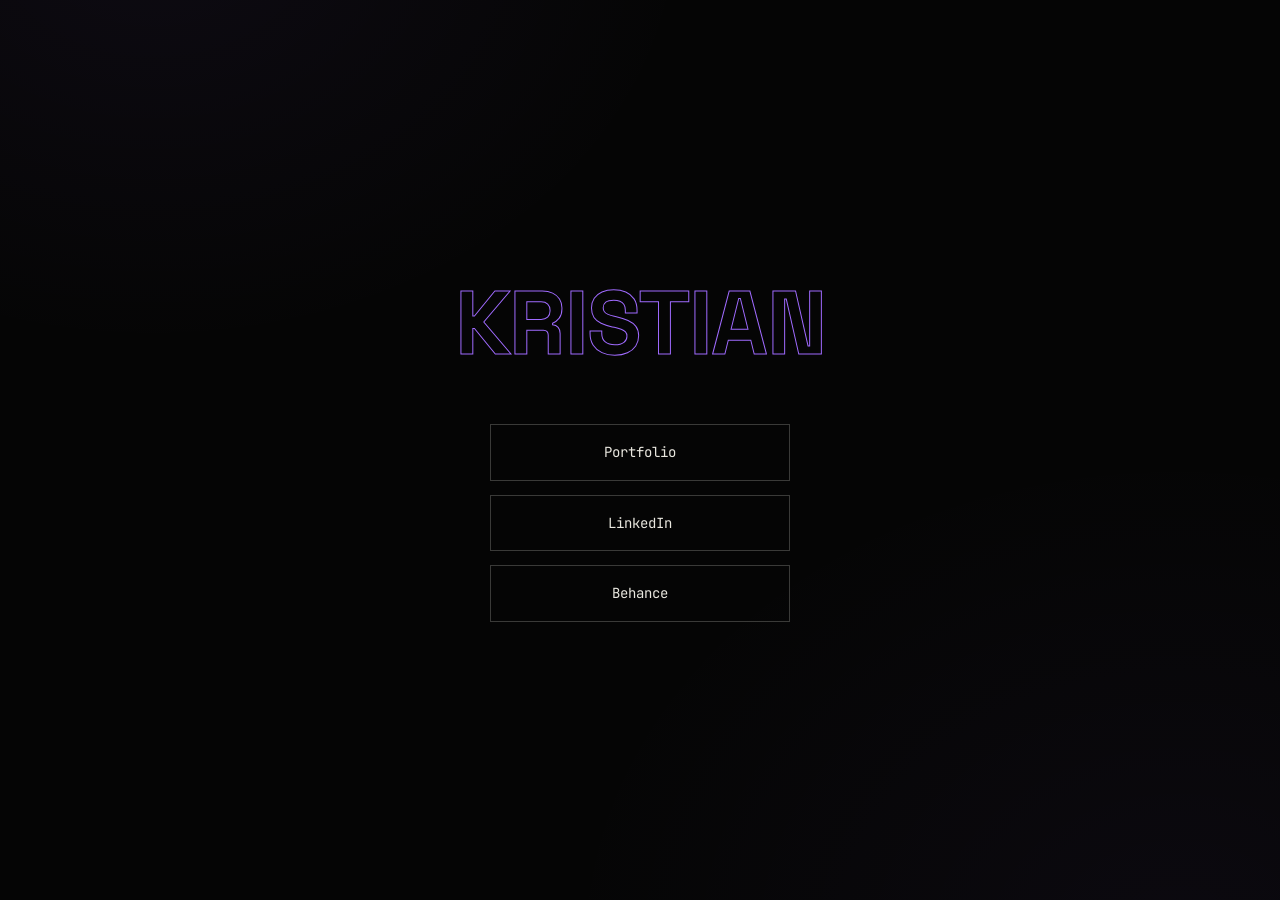
==== link.html @ 2f550d0c "Add standalone QR-landing page (link.html) Mobile-first single page for a QR code to point to, delib" ====
<!DOCTYPE html>
<html lang="en">
<head>
<meta charset="UTF-8">
<meta name="viewport" content="width=device-width, initial-scale=1.0">
<meta name="robots" content="noindex">
<title>Kristian Davis</title>
<link rel="stylesheet" href="css/style.css">
<style>
  /* This page is intentionally standalone and mobile-only (reached via a QR code, not site
     nav) — everything below reuses css/style.css tokens/classes directly (--bg, --accent,
     .ghost, .mono, the shared textRipple keyframe) rather than inventing a new look. The two
     things that genuinely need page-specific rules: laying the ghost word out as a centered
     focal element instead of its usual absolute-positioned background bleed, and giving it
     the hero headline's liquid-reveal treatment instead of the ghost word's own usual quiet
     fade — this page has no separate headline for that treatment to live on, so the ghost
     word IS the headline here. */
  body.link-page{
    display:flex; flex-direction:column; align-items:center; justify-content:center;
    min-height:100vh; padding:32px 24px; text-align:center; gap:56px;
  }

  /* Overrides .ghost's absolute/bled-off-edge positioning (built for sitting behind other
     content) with a centered, in-flow block, since here it's the only thing on screen.
     Reveal values (transition + textRipple) are copied exactly from .hero .headline > div /
     .line-inner in css/style.css, not retimed. */
  .link-page .ghost.link-ghost{
    position:static; top:auto; left:auto; z-index:auto;
    display:block; width:100%;
    font-size:clamp(56px, 16vw, 90px);
    opacity:0; transform:scale(0.94); filter:blur(8px);
    transition:opacity 2.2s ease, transform 3.2s cubic-bezier(.16,1,.3,1), filter 2.6s ease-out;
  }
  .link-page .ghost.link-ghost.placed{ opacity:1; transform:scale(1); filter:blur(0); }
  .link-page .ghost.link-ghost .line-inner{ display:block; }
  .link-page .ghost.link-ghost.placed .line-inner{ animation:textRipple 1.8s cubic-bezier(.22,1,.36,1) both; }

  @media (prefers-reduced-motion: reduce){
    .link-page .ghost.link-ghost{
      transition:opacity .3s ease !important; filter:none !important; transform:none !important;
    }
    .link-page .ghost.link-ghost.placed .line-inner{ animation:none !important; }
  }

  /* Same visual language as .contact .cta (border box, JetBrains Mono, violet hover/focus),
     just stacked as a full-width column instead of .cta's single inline-block usage. */
  .link-actions{ display:flex; flex-direction:column; gap:14px; width:100%; max-width:300px; }
  .link-actions a{
    display:block; padding:16px 32px; border:1px solid var(--line-strong);
    font-size:14px; color:var(--text); transition:border-color .3s ease, color .3s ease;
  }
  .link-actions a:hover, .link-actions a:focus-visible{ border-color:var(--accent); color:var(--accent); }
</style>
</head>
<body class="link-page">

  <div class="ghost link-ghost" id="linkGhost"><span class="line-inner">KRISTIAN</span></div>

  <div class="link-actions">
    <a class="mono" href="index.html">Portfolio</a>
    <a class="mono" href="https://www.linkedin.com/in/kdavisdesigns/" target="_blank" rel="noopener noreferrer">LinkedIn</a>
    <a class="mono" href="https://www.behance.net/kristiandavis3" target="_blank" rel="noopener noreferrer">Behance</a>
  </div>

  <script>
    // Single-element version of playHeroReveal() from js/main.js — no stagger needed, just
    // one liquid reveal firing once on load.
    var ghost = document.getElementById('linkGhost');
    requestAnimationFrame(function () {
      requestAnimationFrame(function () {
        ghost.classList.add('placed');
      });
    });
  </script>

</body>
</html>
---- css/style.css ----
@import url('https://fonts.googleapis.com/css2?family=JetBrains+Mono:wght@400;500&family=Space+Grotesk:wght@400;500;700&family=Inter:wght@400;500&display=swap');

:root{
  --bg:#050505;
  --bg-raised:#0d0d0c;
  --line:#1c1c1a;
  --line-strong:#3a3a38;
  --text:#e9e7df;
  --text-dim:#a09c92;
  --text-mute:#5a5754;
  --accent:#a06bff;
  --accent-rgb:160,107,255;
}

/* overflow-x:hidden alone on body doesn't stop horizontal scroll here — html is the actual
   scrolling container (that's where scroll-snap-type lives), and elements like .ghost
   deliberately bleed off the left edge (negative left position). Without this, html's own
   overflow-x stays the default `visible`, so the page could scroll sideways to reveal that
   bled-off content even though body claimed to hide it. */
html{ scroll-snap-type:y mandatory; overflow-x:hidden; }
.snap-section{ min-height:100vh; scroll-snap-align:start; scroll-snap-stop:always; }
/* Nav and the footer live outside the .snap-section flow (above hero, below contact), so
   with only 4 snap points, scrolling toward either one landed in the gap between a real snap
   point and the edge of the page — mandatory has nowhere valid to rest there, so it kept
   yanking the scroll back into hero/contact. Making nav/footer snap targets themselves (start
   for nav so its top settles at the viewport top, end for the footer so its bottom settles at
   the viewport bottom) gives mandatory somewhere legitimate to land at both ends. */
.site-nav{ scroll-snap-align:start; }
.site-footer{ scroll-snap-align:end; }

*{ margin:0; padding:0; box-sizing:border-box; }

/* Ambient atmosphere: two soft, far-off-screen violet glows fixed to the viewport so they
   read as one consistent light source across the whole page rather than tied to any single
   section — gallery lighting, not a gradient background. Opacity is intentionally low enough
   that this should barely register as "purple" on a quick glance, just enough that pure flat
   black doesn't feel dead. background-attachment:fixed keeps it steady while scroll-snapping
   between sections instead of jumping section to section. */
body{
  background:
    radial-gradient(ellipse 900px 700px at 12% -8%, rgba(160,107,255,0.055), transparent 60%),
    radial-gradient(ellipse 1000px 800px at 92% 105%, rgba(160,107,255,0.045), transparent 62%),
    var(--bg);
  background-attachment:fixed;
  color:var(--text);
  font-family:'Inter',sans-serif;
  line-height:1.6;
  overflow-x:hidden;
}

a{ color:inherit; text-decoration:none; }

.mono{ font-family:'JetBrains Mono',monospace; }

.wrap{ max-width:1100px; margin:0 auto; padding:0 64px; }

@media (max-width:720px){ .wrap{ padding:0 24px; } }

/* Nav */
.site-nav{
  display:flex; align-items:center; justify-content:space-between;
  padding:32px 64px; border-bottom:1px solid var(--line);
}
@media (max-width:720px){ .site-nav{ padding:24px; } }
.site-nav .logo{ font-family:'Space Grotesk',sans-serif; font-weight:700; font-size:18px; transition:color .3s ease; }
.site-nav .logo:hover, .site-nav .logo:focus-visible{ color:var(--accent); }
.site-nav ul{ display:flex; gap:32px; list-style:none; font-family:'JetBrains Mono',monospace; font-size:13px; color:var(--text-dim); }
.site-nav ul a{ transition:color .3s ease; }
.site-nav ul a:hover, .site-nav ul a:focus-visible{ color:var(--text); }

/* Ghost word — oversized outline text bleeding off the left edge, used as a
   background/wayfinding mark. One shared treatment, reused across sections
   (hero, work, about, contact) rather than redefined per section. */
.ghost{ position:absolute; top:20px; left:-30px; font-family:'Space Grotesk',sans-serif; font-weight:700; font-size:280px; line-height:1; color:transparent; -webkit-text-stroke:1px var(--accent); letter-spacing:-0.02em; z-index:0; opacity:0.35; pointer-events:none; }
@media (max-width:900px){ .ghost{ font-size:110px; top:10px; } }

/* Hero — locked, matches reference/hero-pattern.html exactly. Do not modify without updating that file too. */
.hero{ position:relative; padding:80px 64px 160px; min-height:820px; }
.hero .eyebrow{ position:relative; z-index:2; padding-top:260px; font-family:'JetBrains Mono',monospace; font-size:15px; margin-left:24px; color:var(--text-dim); }
.hero .eyebrow b{ color:var(--accent); font-weight:500; }
.hero .headline{ position:relative; z-index:2; margin-top:20px; margin-left:24px; }
.hero .headline .l1, .hero .headline .l2{ font-family:'Space Grotesk',sans-serif; font-weight:700; font-size:76px; line-height:1.15; color:var(--text); }
.hero .headline .l2{ font-size:70px;}
.hero .headline .l3{ font-family:'Space Grotesk',sans-serif; font-weight:700; font-size:100px; line-height:1.15; color:var(--accent); margin-left:56px; margin-top:4px; }
.hero .sub{ position:relative; z-index:2; margin-top:60px; margin-left:400px; max-width:440px; font-size:15px; line-height:1.7; color:var(--text-dim); padding-left:24px; border-left:2px solid var(--accent); }
@media (max-width:900px){
  .hero{ padding:60px 24px 120px; }
  .hero .eyebrow{ padding-top:110px; margin-left:0; }
  .hero .headline{ margin-left:0; }
  .hero .headline .l1, .hero .headline .l2{ font-size:30px; }
  .hero .headline .l3{ font-size:38px; margin-left:20px; }
  .hero .sub{ margin-left:0; margin-top:32px; }
}

/* Hero headline lines started as an exact reuse of .ripple-stage .node's transition, but at
   this scale (huge display type vs. a small node label) the same 0.3->1 scale jump with an
   overshoot curve read as words slamming onto the screen, not a calm ripple. Softened to a
   much smaller scale delta (0.94->1, barely perceptible as "growth") on a smooth decelerate
   curve with no overshoot, slowed down further, and given real reading time between lines
   (see the per-line stagger in playHeroReveal() in main.js — long enough to actually read
   line one before line two begins). Still reuses the textRipple keyframe (defined further
   down, referenced by name here) on an inner wrapper for the settle wobble, just at the same
   slower pace as everything else now. */
.hero .headline > div{ opacity:0; transform:scale(0.94); filter:blur(8px); transition:opacity 2.2s ease, transform 3.2s cubic-bezier(.16,1,.3,1), filter 2.6s ease-out; }
.hero .headline > div.placed{ opacity:1; transform:scale(1); filter:blur(0); }
.hero .headline .line-inner{ display:block; }
.hero .headline > div.placed .line-inner{ animation:textRipple 1.8s cubic-bezier(.22,1,.36,1) both; }

/* Ghost word gets a deliberately quieter treatment than the headline lines -- a plain slow
   fade up to its normal resting opacity, no blur/bounce/wobble -- so it reads as a backdrop
   settling in behind the text, not part of the same liquid-reveal sequence. */
.hero .ghost{ opacity:0; transition:opacity 2.8s ease; }
.hero.revealed .ghost{ opacity:0.35; }

/* Section heading */
.section-head{ padding:80px 0 0; }
.section-head h2{
  font-family:'Space Grotesk',sans-serif; font-weight:700; font-size:44px;
  line-height:1.1; letter-spacing:-0.01em; max-width:760px;
}
@media (max-width:720px){ .section-head h2{ font-size:30px; } }
.section-head p{ margin-top:20px; font-size:17px; color:var(--text-dim); max-width:540px; }

/* Philosophy */
.philosophy{ padding:40px 0 100px; }
.philosophy .thread{ display:flex; gap:0; margin-top:56px; flex-wrap:wrap; border-top:1px solid var(--line); }
.philosophy .step{ flex:1; min-width:200px; padding:28px 24px 28px 0; border-right:1px solid var(--line); }
.philosophy .step:last-child{ border-right:none; }
.philosophy .step .n{ font-family:'JetBrains Mono',monospace; font-size:12px; color:var(--accent); margin-bottom:12px; }
.philosophy .step h3{ font-family:'Space Grotesk',sans-serif; font-weight:500; font-size:18px; margin-bottom:8px; }
.philosophy .step p{ font-size:14px; color:var(--text-dim); }

/* Work section — ripple reveal, locked. See reference/raindrop-v4.html for the tested source of this animation. */
.work-section{ position:relative; display:flex; align-items:center; justify-content:center; }
.ripple-stage{ position:relative; z-index:2; width:600px; height:600px; max-width:90vw; max-height:90vw; }

/* Wrapper handles vertical fall + squash/stretch in true screen-space. Shape handles rotation only.
   These are deliberately separate elements -- combining stretch and rotation on one element
   causes the stretch to skew diagonally instead of falling straight down. Start point is
   -90vh (well above the viewport, not just above the stage) so it visibly falls INTO view
   instead of materializing a few dozen pixels above the text. */
.ripple-stage .drop-wrap{ position:absolute; left:50%; top:-90vh; transform:translateX(-50%) scaleY(1); z-index:5; opacity:0; }
.ripple-stage .drop-wrap.falling{ opacity:1; transition:top 2.2s cubic-bezier(.36,.06,.29,.99), transform 2.2s cubic-bezier(.36,.06,.29,.99); top:50%; transform:translateX(-50%) scaleY(1.4); }
.ripple-stage .drop-wrap.impact{ top:50%; transition:transform 0.32s ease-out, opacity 0.4s ease-out 0.08s; transform:translateX(-50%) scaleY(0.4); opacity:0; }
.ripple-stage .drop-shape{ width:12px; height:12px; background:var(--accent); box-shadow:0 0 14px 3px rgba(var(--accent-rgb),0.55); border-radius:50% 50% 50% 0; transform:rotate(135deg); }

.ripple-stage .impact-flash{ position:absolute; top:50%; left:50%; width:6px; height:6px; border-radius:50%; background:#fff; transform:translate(-50%,-50%) scale(1); opacity:0; z-index:4; }
.ripple-stage .impact-flash.flash{ transition:transform 0.6s ease-out, opacity 0.6s ease-out; transform:translate(-50%,-50%) scale(6); opacity:0; }

/* Soft filled pulse at the exact impact point -- a diffuse "splash" that reads as a liquid
   disturbance, distinct from the crisp ring outlines which trace the water rippling outward
   from it. Must start at explicit 0 size for the same reflow-before-transition reason as .ring. */
.ripple-stage .impact-glow{ position:absolute; top:50%; left:50%; width:0; height:0; border-radius:50%; background:radial-gradient(circle, rgba(var(--accent-rgb),0.4), transparent 70%); transform:translate(-50%,-50%); opacity:0; filter:blur(2px); z-index:3; }

/* Ring MUST start at explicit 0 width/height -- transitioning from implicit "auto" does not
   reliably animate in browsers. This was the root cause of the ripple not appearing at all. */
.ripple-stage .ring{ position:absolute; top:50%; left:50%; width:0; height:0; border:3px solid var(--accent); border-radius:50%; transform:translate(-50%,-50%); opacity:0; filter:blur(0px); }

.ripple-stage .node{ position:absolute; top:50%; left:50%; opacity:0; color:var(--text); font-family:'Space Grotesk',sans-serif; font-size:20px; font-weight:700; white-space:nowrap; text-align:center; cursor:pointer; z-index:2; transform:translate(-50%,-50%) scale(0.3); filter:blur(8px); transition:opacity 1.4s ease, transform 2s cubic-bezier(.22,1.44,.36,1), filter 1.7s ease-out; }
.ripple-stage .node .hook{ font-family:'Inter',sans-serif; font-size:11px; color:var(--text-mute); font-weight:400; margin-top:4px; }
.ripple-stage .node:hover, .ripple-stage .node:focus{ color:var(--accent); }
.ripple-stage .node.placed{ opacity:1; filter:blur(0px); }
.ripple-stage.hovering .node:not(:hover){ opacity:0.25 !important; }

/* Text ripple: a damped scale/skew wobble on the text itself as it settles, like it's the
   surface a ripple just passed under. Lives on an inner wrapper so it doesn't fight the
   outer .node's own position/opacity/blur transition (both would be animating `transform`
   otherwise). Plays once via `animation`, independent of the transition above. */
@keyframes textRipple{
  0%{ transform:scale(.82) skewX(0deg); }
  32%{ transform:scale(1.07) skewX(-5deg); }
  56%{ transform:scale(.96) skewX(3.5deg); }
  76%{ transform:scale(1.02) skewX(-1.5deg); }
  100%{ transform:scale(1) skewX(0deg); }
}
.ripple-stage .node-inner{ display:block; }
.ripple-stage .node.placed .node-inner{ animation:textRipple 1.3s cubic-bezier(.22,1,.36,1) both; }

.ripple-stage .preview{ position:absolute; top:50%; left:50%; width:80px; height:52px; transform:translate(-50%,-50%) scale(0.3); opacity:0; border-radius:12px; overflow:hidden; z-index:6; pointer-events:none; transition:opacity .4s ease, transform .5s cubic-bezier(.2,.8,.2,1); }
.ripple-stage .preview.active{ opacity:1; transform:translate(-50%,-50%) scale(1); width:320px; height:200px; }
.ripple-stage .preview::before{ content:""; position:absolute; inset:-40px; filter:blur(40px); opacity:0.5; border-radius:50%; }
.ripple-stage .preview .bar{ height:12%; }
.ripple-stage .preview .body{ height:88%; display:flex; flex-direction:column; justify-content:center; gap:8px; padding:0 20px; }
.ripple-stage .preview .body span{ display:block; height:8px; border-radius:4px; opacity:0.7; }
.preview.nitefind::before{ background:radial-gradient(circle,#b04ad6,transparent 65%); } .preview.nitefind .body{ background:#12081a; } .preview.nitefind .bar{ background:#2a0f3a; } .preview.nitefind .body span{ background:#b04ad6; }
.preview.smiteforge::before{ background:radial-gradient(circle,#e0b84a,transparent 65%); } .preview.smiteforge .body{ background:#0d0a03; } .preview.smiteforge .bar{ background:#2b2205; } .preview.smiteforge .body span{ background:#e0b84a; }
.preview.zentra::before{ background:radial-gradient(circle,#4a8fd6,transparent 65%); } .preview.zentra .body{ background:#0d1a26; } .preview.zentra .bar{ background:#173049; } .preview.zentra .body span{ background:#4a8fd6; }
.preview.amun::before{ background:radial-gradient(circle,#8f8f8f,transparent 65%); } .preview.amun .body{ background:#0a0a0a; } .preview.amun .bar{ background:#222; } .preview.amun .body span{ background:#8f8f8f; }

/* Work section — mobile fallback. The X-layout raindrop animation assumes a desktop-sized
   canvas and doesn't translate below ~700px (nodes overflow the viewport), so under that
   width it's replaced entirely by a tap-to-expand accordion. Reuses the same .preview.KEY
   color rules above for the reveal image, just laid out inline instead of absolutely.

   Unlike the desktop stage, mobile does NOT replay a drop on every tap. There is exactly one
   drop per visit (.work-mobile-stage, driven by playMobileEntrance() in main.js), and every
   reveal after that — the dropdown, then each project preview — is a clip-path circle-reveal
   anchored at whatever caused it (the drop's impact point for the dropdown, the tapped header
   for a preview), not a fade. That's what makes the reveal read as "emerging from the ripple"
   instead of just materializing independently of it. */
.work-accordion{ position:relative; z-index:2; display:none; }
.work-mobile-stage{ display:none; }
@media (max-width:700px){
  .ripple-stage{ display:none; }
  /* flex + justify-content:center vertically centers the accordion (the only in-flow content —
     the ghost word is absolutely positioned) within the full-viewport section, so the collapsed
     accordion's own center lands at the same point the drop falls to below. */
  .work-section{ display:flex; flex-direction:column; justify-content:center; padding:120px 0; }
  .work-accordion{
    display:block; width:100%;
    clip-path:circle(0% at 50% 50%); filter:blur(6px); transform:scaleY(0.97);
    transition:clip-path 1s cubic-bezier(.19,1,.22,1), filter .6s ease, transform .7s cubic-bezier(.22,1,.36,1);
  }
  .work-accordion.revealed{ clip-path:circle(150% at 50% 50%); filter:blur(0); transform:scaleY(1); }

  /* Entrance stage: a zero-size anchor centered on the section itself (not an in-flow marker
     above the accordion) so the drop falls to the true center of the screen rather than to
     wherever the accordion happens to start. The drop's own -90vh -> 0 fall is unchanged;
     only the anchor it falls relative to has moved. Same mechanics as the desktop/old per-item
     drops otherwise (reflow-before-transition, falling removed before impact is added), just a
     single play, never reset. Timings are intentionally slow and spaced out so each stage —
     fall, impact, ripple, reveal — reads as its own unhurried beat. */
  .work-mobile-stage{ position:absolute; top:50%; left:50%; width:0; height:0; overflow:visible; display:block; z-index:3; pointer-events:none; }
  .work-mobile-stage .drop-wrap{ position:absolute; left:50%; top:-90vh; transform:translateX(-50%) scaleY(1); opacity:0; z-index:5; }
  .work-mobile-stage .drop-wrap.falling{ opacity:1; transition:top 1.6s cubic-bezier(.36,.06,.29,.99), transform 1.6s cubic-bezier(.36,.06,.29,.99); top:0; transform:translateX(-50%) scaleY(1.35); }
  .work-mobile-stage .drop-wrap.impact{ top:0; transition:transform .4s ease-out, opacity .48s ease-out .08s; transform:translateX(-50%) scaleY(0.4); opacity:0; }
  .work-mobile-stage .drop-shape{ width:10px; height:10px; background:var(--accent); box-shadow:0 0 12px 3px rgba(var(--accent-rgb),0.55); border-radius:50% 50% 50% 0; transform:rotate(135deg); }
  .work-mobile-stage .impact-flash{ position:absolute; left:50%; top:0; width:5px; height:5px; border-radius:50%; background:#fff; transform:translate(-50%,-50%) scale(1); opacity:0; z-index:4; }
  .work-mobile-stage .impact-flash.flash{ transition:transform .65s ease-out, opacity .65s ease-out; transform:translate(-50%,-50%) scale(9); opacity:0; }
  .work-mobile-stage .impact-glow{ position:absolute; left:50%; top:0; width:0; height:0; border-radius:50%; background:radial-gradient(circle, rgba(var(--accent-rgb),0.4), transparent 70%); transform:translate(-50%,-50%); opacity:0; filter:blur(2px); z-index:3; }
  .work-mobile-stage .ring{ position:absolute; left:50%; top:0; width:0; height:0; border:2px solid var(--accent); border-radius:50%; transform:translate(-50%,-50%); opacity:0; }
}
.work-item{ border-bottom:1px solid var(--line); position:relative; }
.work-item:first-child{ border-top:1px solid var(--line); }
.work-item-header{
  position:relative;
  display:flex; align-items:center; justify-content:space-between; gap:16px;
  width:100%; padding:24px 4px; background:none; border:none; cursor:pointer;
  font-family:inherit; text-align:left; color:var(--text);
  transition:color .3s ease, transform .35s cubic-bezier(.22,1,.36,1);
}
/* The tap-triggered ripple (spawnTapRipple in main.js) — sits behind the header's own text
   (negative z-index, header is its containing block via position:relative above) so it reads
   as light passing under the label rather than a shape drawn on top of it. */
.work-item-header .tap-ripple{
  position:absolute; left:50%; top:50%; width:0; height:0;
  border:1px solid var(--accent); border-radius:50%;
  transform:translate(-50%,-50%); opacity:0; pointer-events:none; z-index:-1;
}
/* Project names liquid-reveal the same way the hero headline and desktop work-section nodes
   do — opacity/transform-scale/filter transition on the outer wrapper, textRipple wobble
   (same keyframe, referenced not redefined) on an inner one so the two don't fight over
   `transform`. Values match the calmer hero tuning (small scale delta, no overshoot) rather
   than the original .node values, which read as slamming in at this text size. Staggered per
   item via inline transition-delay/animation-delay set in playMobileEntrance() in main.js,
   starting once the accordion bloom is underway rather than fighting it for attention. */
.work-item-header .header-text{ display:inline-block; opacity:0; transform:scale(0.94); filter:blur(6px); transition:opacity 1.6s ease, transform 2.2s cubic-bezier(.16,1,.3,1), filter 2s ease-out; }
.work-item-header .header-text.placed{ opacity:1; transform:scale(1); filter:blur(0); }
.work-item-header .header-text-inner{ display:block; }
.work-item-header .header-text.placed .header-text-inner{ animation:textRipple 1.6s cubic-bezier(.22,1,.36,1) both; }
.work-item-header .name{ position:relative; display:inline-block; font-family:'Space Grotesk',sans-serif; font-weight:700; font-size:22px; }
.work-item-header .hook{ display:block; font-family:'JetBrains Mono',monospace; font-size:12px; color:var(--text-mute); font-weight:400; margin-top:4px; }
.work-item-header .chevron{ font-family:'JetBrains Mono',monospace; font-size:14px; color:var(--text-mute); flex-shrink:0; transition:transform .3s ease; }
/* Item "sinks" slightly on selection rather than sitting static — active state is carried by
   color + this restrained underline + the sink, not by animation alone. */
.work-item.open .work-item-header{ color:var(--accent); transform:translateY(4px); }
.work-item.open .work-item-header .chevron{ transform:rotate(180deg); }
.work-item.open .work-item-header .name::after{
  content:""; position:absolute; left:0; right:0; bottom:-4px; height:1px;
  background:var(--accent); opacity:0.7;
}

.work-item-panel{ max-height:0; overflow:hidden; transition:max-height .75s ease; }
.work-item.open .work-item-panel{ max-height:340px; }

.work-item-preview-stage{ position:relative; width:100%; height:180px; margin:4px 0 20px; }
/* Preview materializes the same way the dropdown does — a clip-path circle expanding from the
   top-center of its own box (i.e. from where the tapped header sits just above it), not a
   fade. The transition is only declared once, on the base (closed) rule, so it runs
   symmetrically: opening plays it forward from the tap, closing plays it in reverse, which is
   what makes switching projects read as the old preview dissolving back into the point it
   came from rather than a hard swap or a stack of overlapping previews. The delay on opening
   only (via the .open override, since that's the rule the browser uses when clip-path is
   animating toward it) is what makes the reveal feel caused by the tap ripple instead of
   simultaneous with it. */
.work-item-preview-bloom{
  position:absolute; inset:0;
  clip-path:circle(0% at 50% 0%); filter:blur(12px); transform:scaleY(0.95);
  border-radius:8px; overflow:hidden; pointer-events:none;
  transition:clip-path 1.1s cubic-bezier(.19,1,.22,1), filter .85s ease, transform .9s cubic-bezier(.22,1,.36,1);
}
.work-item-preview-bloom::before{ content:""; position:absolute; inset:-40px; filter:blur(40px); opacity:0.5; border-radius:50%; }
.work-item-preview-bloom .bar{ position:relative; height:12%; }
.work-item-preview-bloom .body{ position:relative; height:88%; display:flex; flex-direction:column; justify-content:center; gap:8px; padding:0 20px; }
.work-item-preview-bloom .body span{ display:block; height:8px; border-radius:4px; opacity:0.7; }
.work-item.open .work-item-preview-bloom{
  clip-path:circle(140% at 50% 0%); filter:blur(0); transform:scaleY(1);
  transition:clip-path 1.15s cubic-bezier(.19,1,.22,1) .25s, filter .9s ease .25s, transform .95s cubic-bezier(.22,1,.36,1) .25s;
}
.work-item-btn{
  display:inline-block; margin-bottom:24px; padding:12px 24px; border:1px solid var(--line-strong);
  font-family:'JetBrains Mono',monospace; font-size:13px; color:var(--text);
  opacity:0; transition:border-color .3s ease, color .3s ease, opacity .5s ease 1s;
}
.work-item-btn:hover, .work-item-btn:focus-visible{ border-color:var(--accent); color:var(--accent); }
.work-item.open .work-item-btn{ opacity:1; }

@media (prefers-reduced-motion: reduce){
  .work-accordion{
    clip-path:none !important; filter:none !important; transform:none !important;
    opacity:0; transition:opacity .3s ease !important;
  }
  .work-accordion.revealed{ opacity:1; }
  .work-item-header{ transition:color .3s ease !important; }
  .work-item.open .work-item-header{ transform:none !important; }
  .work-item-header .tap-ripple{ display:none !important; }
  .work-item-header .header-text{
    filter:none !important; transform:none !important;
    opacity:0; transition:opacity .3s ease !important;
  }
  .work-item-header .header-text.placed{ opacity:1; }
  .work-item-header .header-text.placed .header-text-inner{ animation:none !important; }
  .work-item-preview-bloom{
    clip-path:none !important; filter:none !important; transform:none !important;
    opacity:0; transition:opacity .3s ease !important;
  }
  .work-item.open .work-item-preview-bloom{ opacity:1; }
}

/* About photo — duotone treatment (grayscale + contrast + violet multiply overlay) unchanged,
   but the frame itself now matches the text column's actual rendered height exactly (top at
   the "Background." heading, bottom at the last skills row) via flexbox stretch, instead of a
   fixed-pixel box that had to be hand-tuned against a specific line count and drifted out of
   alignment whenever the copy changed length. This replaces the earlier bleed-past-the-edge,
   overlap-the-skills-column composition — the two columns line up cleanly now instead. */
.about-layout{ display:flex; align-items:stretch; gap:56px; }
.about-text{ flex:1; min-width:0; }
/* flex-basis as a percentage (not a fixed px width) so the photo shrinks proportionally at
   narrower desktop widths instead of always eating the same fixed slice out of the row — a
   fixed 420px was fine at 1440px wide but left barely 400px for two columns of text at
   1024px, wrapping into enough extra lines to make the section taller, not shorter. */
.about-photo-frame{
  position:relative; z-index:1; order:2; flex:0 0 34%; max-width:420px; min-width:280px;
  border-radius:4px; overflow:hidden;
}
.about-photo{ width:100%; height:100%; object-fit:cover; object-position:50% 12%; filter:grayscale(1) contrast(1.15) brightness(0.95); display:block; }
.about-photo-frame::after{ content:""; position:absolute; inset:0; background:linear-gradient(160deg, rgba(var(--accent-rgb),0.28), rgba(5,5,5,0.4) 70%); mix-blend-mode:multiply; }

/* Tablet/phone: stacked, photo above text (order:-1 flips it without reordering the actual
   markup — the photo stays after the bio copy in the DOM/reading order for screen readers,
   only its visual position moves). Frame goes back to a fixed aspect-ratio box since there's
   no text column height to match once it's not sitting beside one. */
@media (max-width:900px){
  .about-layout{ flex-direction:column; gap:32px; }
  .about-photo-frame{ order:-1; width:100%; aspect-ratio:4/3; }
  .about-photo{ object-position:50% 8%; }
}
@media (max-width:600px){
  .about-photo-frame{
    aspect-ratio:1/1; border-radius:0;
    width:100vw; margin-left:calc(50% - 50vw); margin-right:calc(50% - 50vw);
  }
  .about-photo{ object-position:50% 10%; }
}

/* About / Contact now sit inside full-viewport snap sections, centered */
.about, .contact{ position:relative; display:flex; align-items:center; min-height:100vh; }
.about .wrap, .contact .wrap{ position:relative; z-index:2; width:100%; }
/* Wider than the sitewide 1100px .wrap cap — the photo now takes a real width slice out of
   this row (it didn't when it was absolutely positioned), so the text column needs the extra
   room or paragraphs wrap into more lines than before and the section gets taller, not shorter. */
.about .wrap{ max-width:1280px; }

/* Background / About */
/* Padding/spacing here is deliberately tighter than it was — at common laptop viewport heights
   (~768-900px) the old values made this section run taller than one viewport even in the
   2-column desktop layout, which meant scroll-snap couldn't settle here in a single gesture
   and the extra scrolling needed to clear it read as getting "stuck." */
.about{ padding:90px 0; border-top:1px solid var(--line); overflow:hidden; }
.about .section-head{ padding-top:0; }
.about .section-head h2::after{
  content:""; display:block; width:64px; height:1px; margin-top:24px;
  background:linear-gradient(90deg, var(--accent), transparent);
  opacity:0.8;
}
.about .grid{ display:grid; grid-template-columns:minmax(0,500px) 1fr; gap:64px; margin-top:32px; }
@media (max-width:900px){ .about .grid{ grid-template-columns:1fr; } }
.about .col p{ font-size:16px; line-height:1.7; color:var(--text-dim); margin-bottom:20px; max-width:52ch; }
.about .col p:last-child{ margin-bottom:0; }
.about .skills{ display:flex; flex-direction:column; }
.about .skills .k{ font-family:'JetBrains Mono',monospace; font-size:11px; font-weight:400; color:var(--text-mute); margin:32px 0 10px; text-transform:uppercase; letter-spacing:.08em; }
.about .skills .k:first-child{ margin-top:0; }
.about .skills .v{ font-size:15px; color:var(--text); line-height:1.6; }

/* Contact */
.contact{ padding:100px 0 120px; border-top:1px solid var(--line); }
.contact h2{ font-family:'Space Grotesk',sans-serif; font-weight:700; font-size:44px; max-width:640px; }
.contact p{ margin-top:20px; font-size:17px; color:var(--text-dim); max-width:480px; }
.contact .cta{
  display:inline-block; margin-top:40px; padding:16px 32px; border:1px solid var(--line-strong);
  font-family:'JetBrains Mono',monospace; font-size:14px; transition:border-color .3s ease, color .3s ease;
}
.contact .cta:hover, .contact .cta:focus-visible{ border-color:var(--accent); color:var(--accent); }

/* Plain-text email fallback for anyone who can't use the button, and LinkedIn/Behance links.
   Icons are hand-drawn line art (thin stroke, no fill except the LinkedIn dot) matching the
   ghost word's outline treatment and the bordered-box language already used by .cta/
   .work-item-btn elsewhere, rather than imported brand-icon glyphs. Static on purpose — no
   transform/motion, only the same color/border-color transition already used sitewide on hover.

   Hierarchy: the button is the one clearly primary action (largest, boldest border). Email
   and social links are both secondary, each under its own small uppercase label — the exact
   .k/.v label treatment already used for the About section's skills list, reused here rather
   than invented fresh, so "email" / "elsewhere" read as the same kind of quiet system label as
   "design" / "development" do there. */
.contact-group{ margin-top:32px; }
.contact-group:first-of-type{ margin-top:36px; }
.contact-label{ display:block; font-size:11px; font-weight:400; color:var(--text-mute); margin-bottom:10px; text-transform:uppercase; letter-spacing:.08em; }
/* No violet here on purpose — the underline is what signals "this is a link," not color, so it
   doesn't compete with the CTA button for the eye. Hover/focus just brightens to full text
   color rather than accent. */
.contact .email-plain{ font-size:15px; color:var(--text-dim); border-bottom:1px solid var(--line-strong); transition:color .3s ease, border-color .3s ease; }
.contact .email-plain:hover, .contact .email-plain:focus-visible{ color:var(--text); border-color:var(--text-dim); }

.contact-social{ display:flex; gap:14px; }
.contact-social a{
  display:inline-flex; align-items:center; justify-content:center;
  width:52px; height:52px; border:1px solid var(--line-strong); border-radius:10px;
  color:var(--text-dim); transition:color .3s ease, border-color .3s ease;
}
.contact-social a:hover, .contact-social a:focus-visible{ color:var(--accent); border-color:var(--accent); }
.contact-social svg{ width:24px; height:24px; }

/* Touch devices have no hover state to reveal the accent color, so on mobile the CTA button
   and social icons carry their hover treatment at rest instead of only on interaction —
   otherwise they'd look permanently muted/inactive on a phone. Plain email is deliberately
   left out of this: it was never violet even on desktop, its underline already reads as a
   link without needing an active-looking color. */
@media (max-width:720px){
  .contact .cta{ border-color:var(--accent); color:var(--accent); }
  .contact-social a{ color:var(--accent); border-color:var(--accent); }
}

/* Footer */
.site-footer{ padding:32px 64px; border-top:1px solid var(--line); font-family:'JetBrains Mono',monospace; font-size:12px; color:var(--text-mute); display:flex; justify-content:space-between; }
@media (max-width:720px){ .site-footer{ padding:24px; flex-direction:column; gap:8px; } }

/* Case study page */
.cs-hero{ padding:80px 0 60px; border-bottom:1px solid var(--line); }
.cs-hero .back{ font-family:'JetBrains Mono',monospace; font-size:13px; color:var(--text-mute); display:inline-block; margin-bottom:32px; transition:color .3s ease; }
.cs-hero .back:hover, .cs-hero .back:focus-visible{ color:var(--accent); }
.cs-hero h1{ font-family:'Space Grotesk',sans-serif; font-weight:700; font-size:52px; letter-spacing:-0.01em; }
@media (max-width:720px){ .cs-hero h1{ font-size:32px; } }
.cs-hero .meta{ display:flex; gap:32px; margin-top:24px; flex-wrap:wrap; font-family:'JetBrains Mono',monospace; font-size:13px; color:var(--text-mute); }
.cs-hero .meta strong{ color:var(--text-dim); font-weight:500; }

.cs-section{ padding:64px 0; border-bottom:1px solid var(--line); }
.cs-section h2{ font-family:'Space Grotesk',sans-serif; font-weight:500; font-size:26px; margin-bottom:20px; }
.cs-section p{ font-size:16px; color:var(--text-dim); max-width:680px; }
.cs-placeholder{
  margin-top:24px; padding:20px 24px; border:1px dashed var(--line-strong); border-radius:8px;
  font-family:'JetBrains Mono',monospace; font-size:13px; color:var(--text-mute);
}
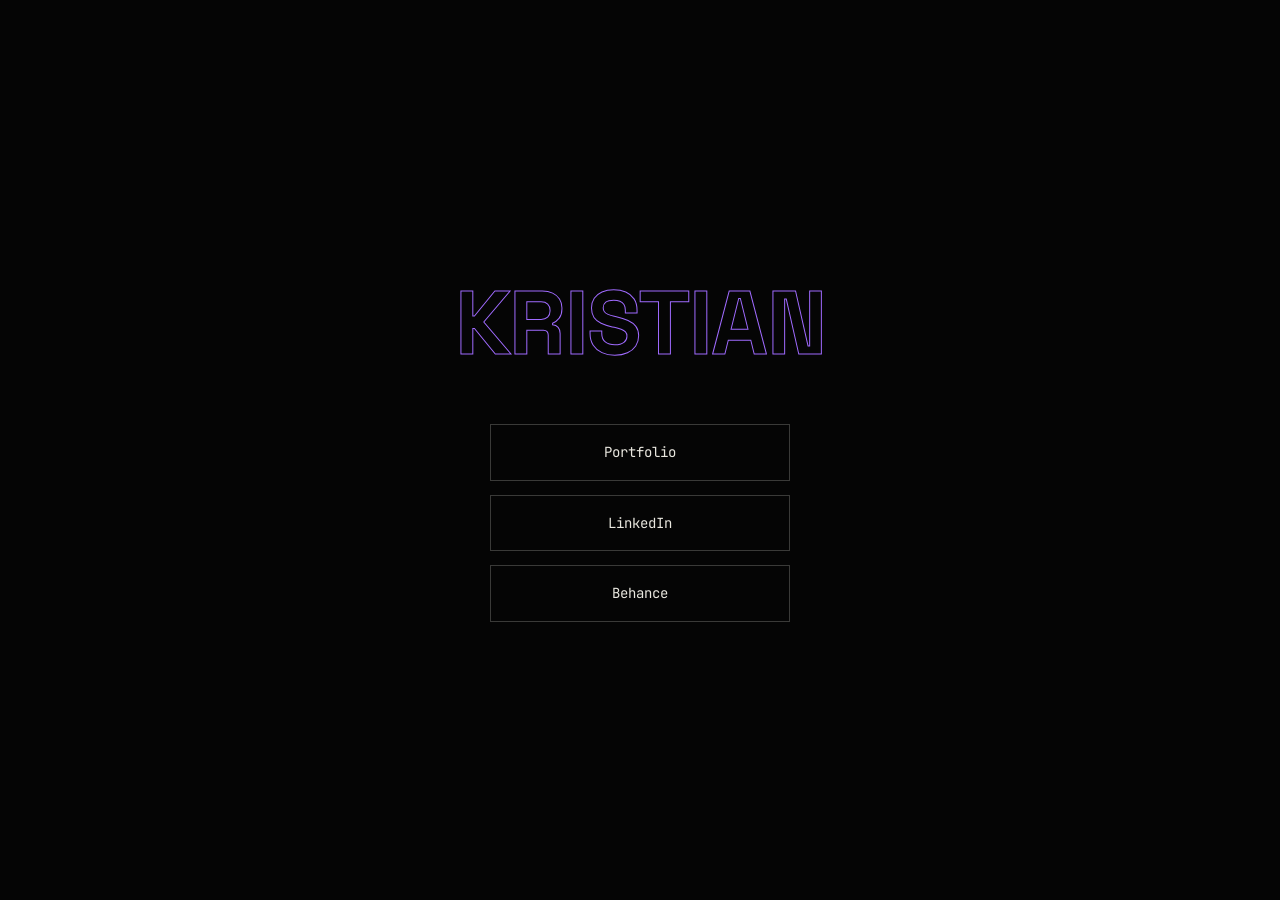
==== commit 0f0678da: "Audit and consolidate CSS/JS: same rendering, ~33% less stylesheet Verified equivalent, not assumed:" ====
--- a/link.html
+++ b/link.html
@@ -5,6 +5,8 @@
 <meta name="viewport" content="width=device-width, initial-scale=1.0">
 <meta name="robots" content="noindex">
 <title>Kristian Davis</title>
+<link rel="preconnect" href="https://fonts.gstatic.com" crossorigin>
+<link rel="stylesheet" href="https://fonts.googleapis.com/css2?family=JetBrains+Mono:wght@400;500&family=Space+Grotesk:wght@400;500;700&family=Inter:wght@400;500&display=swap">
 <link rel="stylesheet" href="css/style.css">
 <style>
   /* This page is intentionally standalone and mobile-only (reached via a QR code, not site
--- a/css/style.css
+++ b/css/style.css
@@ -1,8 +1,5 @@
-@import url('https://fonts.googleapis.com/css2?family=JetBrains+Mono:wght@400;500&family=Space+Grotesk:wght@400;500;700&family=Inter:wght@400;500&display=swap');
-
 :root{
   --bg:#050505;
-  --bg-raised:#0d0d0c;
   --line:#1c1c1a;
   --line-strong:#3a3a38;
   --text:#e9e7df;
@@ -10,38 +7,32 @@
   --text-mute:#5a5754;
   --accent:#a06bff;
   --accent-rgb:160,107,255;
-}
-
-/* overflow-x:hidden alone on body doesn't stop horizontal scroll here — html is the actual
-   scrolling container (that's where scroll-snap-type lives), and elements like .ghost
-   deliberately bleed off the left edge (negative left position). Without this, html's own
-   overflow-x stays the default `visible`, so the page could scroll sideways to reveal that
-   bled-off content even though body claimed to hide it. */
+  --font-display:'Space Grotesk',sans-serif;
+  --font-mono:'JetBrains Mono',monospace;
+}
+
+/* overflow-x:hidden must be on html, not just body — html is the actual scrolling container
+   (scroll-snap-type lives there), and .ghost deliberately bleeds off the left edge. Without it
+   html's own overflow-x stays `visible` and the page scrolls sideways to reveal that bleed. */
 html{ scroll-snap-type:y mandatory; overflow-x:hidden; }
-.snap-section{ min-height:100vh; scroll-snap-align:start; scroll-snap-stop:always; }
-/* Nav and the footer live outside the .snap-section flow (above hero, below contact), so
-   with only 4 snap points, scrolling toward either one landed in the gap between a real snap
-   point and the edge of the page — mandatory has nowhere valid to rest there, so it kept
-   yanking the scroll back into hero/contact. Making nav/footer snap targets themselves (start
-   for nav so its top settles at the viewport top, end for the footer so its bottom settles at
-   the viewport bottom) gives mandatory somewhere legitimate to land at both ends. */
-.site-nav{ scroll-snap-align:start; }
-.site-footer{ scroll-snap-align:end; }
+/* 100dvh declared after 100vh (not replacing it) so unsupported browsers keep the vh fallback,
+   no @supports needed. Mobile 100vh measures the LARGEST viewport (address bar hidden), so a
+   section sized to it ends up taller than what's actually on screen; dvh tracks the real one. */
+.snap-section{ min-height:100vh; min-height:100dvh; scroll-snap-align:start; scroll-snap-stop:always; }
+/* Mobile gets a softer snap. `mandatory` + `stop:always` forces a stop at every section however
+   hard you swipe, and with touch tracking the finger directly (the wheel-resistance controller at
+   the bottom of this file is wheel-only on purpose) that read as the page fighting the gesture.
+   `proximity` only pulls you in once you're already close; `stop:normal` is its correct pairing —
+   `always` would still force a stop even when the scroll was legitimately sailing past. */
+@media (max-width:700px){
+  html{ scroll-snap-type:y proximity; }
+  .snap-section{ scroll-snap-stop:normal; }
+}
 
 *{ margin:0; padding:0; box-sizing:border-box; }
 
-/* Ambient atmosphere: two soft, far-off-screen violet glows fixed to the viewport so they
-   read as one consistent light source across the whole page rather than tied to any single
-   section — gallery lighting, not a gradient background. Opacity is intentionally low enough
-   that this should barely register as "purple" on a quick glance, just enough that pure flat
-   black doesn't feel dead. background-attachment:fixed keeps it steady while scroll-snapping
-   between sections instead of jumping section to section. */
 body{
-  background:
-    radial-gradient(ellipse 900px 700px at 12% -8%, rgba(160,107,255,0.055), transparent 60%),
-    radial-gradient(ellipse 1000px 800px at 92% 105%, rgba(160,107,255,0.045), transparent 62%),
-    var(--bg);
-  background-attachment:fixed;
+  background:var(--bg);
   color:var(--text);
   font-family:'Inter',sans-serif;
   line-height:1.6;
@@ -50,122 +41,206 @@
 
 a{ color:inherit; text-decoration:none; }
 
-.mono{ font-family:'JetBrains Mono',monospace; }
+.mono{ font-family:var(--font-mono); }
 
 .wrap{ max-width:1100px; margin:0 auto; padding:0 64px; }
-
 @media (max-width:720px){ .wrap{ padding:0 24px; } }
 
-/* Nav */
+/* Nav lives inside #hero (see index.html) so it rides hero's snap stop instead of being one
+   itself. Absolutely positioned at hero's top edge so it doesn't push the eyebrow/headline down. */
 .site-nav{
+  position:absolute; top:0; left:0; right:0; z-index:10;
   display:flex; align-items:center; justify-content:space-between;
   padding:32px 64px; border-bottom:1px solid var(--line);
 }
-@media (max-width:720px){ .site-nav{ padding:24px; } }
-.site-nav .logo{ font-family:'Space Grotesk',sans-serif; font-weight:700; font-size:18px; transition:color .3s ease; }
+.site-nav .logo{ font-family:var(--font-display); font-weight:700; font-size:18px; transition:color .3s ease; }
 .site-nav .logo:hover, .site-nav .logo:focus-visible{ color:var(--accent); }
-.site-nav ul{ display:flex; gap:32px; list-style:none; font-family:'JetBrains Mono',monospace; font-size:13px; color:var(--text-dim); }
+.site-nav ul{ display:flex; gap:32px; list-style:none; font-family:var(--font-mono); font-size:13px; color:var(--text-dim); }
 .site-nav ul a{ transition:color .3s ease; }
 .site-nav ul a:hover, .site-nav ul a:focus-visible{ color:var(--text); }
-
-/* Ghost word — oversized outline text bleeding off the left edge, used as a
-   background/wayfinding mark. One shared treatment, reused across sections
-   (hero, work, about, contact) rather than redefined per section. */
-.ghost{ position:absolute; top:20px; left:-30px; font-family:'Space Grotesk',sans-serif; font-weight:700; font-size:280px; line-height:1; color:transparent; -webkit-text-stroke:1px var(--accent); letter-spacing:-0.02em; z-index:0; opacity:0.35; pointer-events:none; }
+@media (max-width:720px){ .site-nav{ padding:24px; } }
+
+/* Ghost word — oversized outline text bleeding off the left edge, one shared treatment reused
+   across hero/work/about/contact rather than redefined per section. */
+.ghost{
+  position:absolute; top:20px; left:-30px; z-index:0; pointer-events:none;
+  font-family:var(--font-display); font-weight:700; font-size:280px; line-height:1;
+  color:transparent; -webkit-text-stroke:1px var(--accent); letter-spacing:-0.02em; opacity:0.35;
+}
 @media (max-width:900px){ .ghost{ font-size:110px; top:10px; } }
 
-/* Hero — locked, matches reference/hero-pattern.html exactly. Do not modify without updating that file too. */
-.hero{ position:relative; padding:80px 64px 160px; min-height:820px; }
-.hero .eyebrow{ position:relative; z-index:2; padding-top:260px; font-family:'JetBrains Mono',monospace; font-size:15px; margin-left:24px; color:var(--text-dim); }
+/* Hero — matches reference/hero-pattern.html. Update that file too if these change. */
+.hero{ position:relative; padding:80px 64px 180px; min-height:820px; }
+.hero .eyebrow{ position:relative; z-index:2; padding-top:260px; font-family:var(--font-mono); font-size:15px; margin-left:24px; color:var(--text-dim); }
 .hero .eyebrow b{ color:var(--accent); font-weight:500; }
-.hero .headline{ position:relative; z-index:2; margin-top:20px; margin-left:24px; }
-.hero .headline .l1, .hero .headline .l2{ font-family:'Space Grotesk',sans-serif; font-weight:700; font-size:76px; line-height:1.15; color:var(--text); }
-.hero .headline .l2{ font-size:70px;}
-.hero .headline .l3{ font-family:'Space Grotesk',sans-serif; font-weight:700; font-size:100px; line-height:1.15; color:var(--accent); margin-left:56px; margin-top:4px; }
-.hero .sub{ position:relative; z-index:2; margin-top:60px; margin-left:400px; max-width:440px; font-size:15px; line-height:1.7; color:var(--text-dim); padding-left:24px; border-left:2px solid var(--accent); }
+.hero .headline{ position:relative; z-index:2; margin-top:32px; margin-left:24px; }
+.hero .headline .l1{ font-family:var(--font-display); font-weight:700; font-size:76px; line-height:1.15; color:var(--text); }
+/* line-height 1.0 (not 1.15) alongside the small margin-top: at 100px most of the visible gap
+   between the two l3 lines was the font's own internal leading, not the margin. */
+.hero .headline .l3{ font-family:var(--font-display); font-weight:700; font-size:100px; line-height:1.0; color:var(--accent); margin-left:56px; margin-top:6px; }
+.hero .sub{ position:relative; z-index:2; margin-top:76px; margin-left:400px; max-width:440px; font-size:15px; line-height:1.7; color:var(--text-dim); padding-left:24px; border-left:2px solid var(--accent); }
+/* Ghost fades in plainly (no blur/bounce) so it reads as a backdrop settling in behind the text,
+   not part of the headline's reveal. top overrides the base .ghost 20px because nav now sits at
+   hero's own top edge — the base value put the ghost behind it instead of below it. Declared
+   before the breakpoint below, which lowers it further; both have equal specificity, so source
+   order is what decides. */
+.hero .ghost{ top:118px; opacity:0; transition:opacity 2.8s ease; }
+.hero.revealed .ghost{ opacity:0.35; }
 @media (max-width:900px){
-  .hero{ padding:60px 24px 120px; }
-  .hero .eyebrow{ padding-top:110px; margin-left:0; }
-  .hero .headline{ margin-left:0; }
-  .hero .headline .l1, .hero .headline .l2{ font-size:30px; }
-  .hero .headline .l3{ font-size:38px; margin-left:20px; }
-  .hero .sub{ margin-left:0; margin-top:32px; }
-}
-
-/* Hero headline lines started as an exact reuse of .ripple-stage .node's transition, but at
-   this scale (huge display type vs. a small node label) the same 0.3->1 scale jump with an
-   overshoot curve read as words slamming onto the screen, not a calm ripple. Softened to a
-   much smaller scale delta (0.94->1, barely perceptible as "growth") on a smooth decelerate
-   curve with no overshoot, slowed down further, and given real reading time between lines
-   (see the per-line stagger in playHeroReveal() in main.js — long enough to actually read
-   line one before line two begins). Still reuses the textRipple keyframe (defined further
-   down, referenced by name here) on an inner wrapper for the settle wobble, just at the same
-   slower pace as everything else now. */
-.hero .headline > div{ opacity:0; transform:scale(0.94); filter:blur(8px); transition:opacity 2.2s ease, transform 3.2s cubic-bezier(.16,1,.3,1), filter 2.6s ease-out; }
-.hero .headline > div.placed{ opacity:1; transform:scale(1); filter:blur(0); }
+  .hero{ padding:60px 24px 130px; }
+  .hero .eyebrow{ padding-top:120px; margin-left:0; }
+  .hero .headline{ margin-left:0; margin-top:26px; }
+  .hero .headline .l1{ font-size:30px; }
+  .hero .headline .l3{ font-size:38px; margin-left:20px; margin-top:4px; }
+  .hero .sub{ margin-left:0; margin-top:40px; }
+  .hero .ghost{ top:96px; }
+}
+
+/* Each headline LINE wipes in as one continuous left-to-right sweep. A per-word version was
+   tried and rejected: each word being its own masked element made the reveal edge JUMP from the
+   end of one word to the start of the next instead of advancing through the spaces between them.
+   opacity and --reveal are deliberately given very different durations. opacity is a near-instant
+   0.15s (just enough to avoid a hard pop-in when the mask first uncovers anything); --reveal runs
+   the full per-line duration main.js sets, on LINEAR timing. Both originally shared one eased
+   duration, which read as a stutter — mask position and brightness ramping on independent curves
+   produced a "catching up" moment wherever the curve's rate of change wasn't constant. Linear
+   removes any non-constant-speed moment, and decoupling opacity means the sweep is the only thing
+   visibly moving. Durations/delays here are fallbacks; main.js sets both per line (comma-separated,
+   matching this property order). Needs @property to animate --reveal — browsers without it fall
+   back to a plain (still per-line-timed) opacity fade. */
 .hero .headline .line-inner{ display:block; }
-.hero .headline > div.placed .line-inner{ animation:textRipple 1.8s cubic-bezier(.22,1,.36,1) both; }
-
-/* Ghost word gets a deliberately quieter treatment than the headline lines -- a plain slow
-   fade up to its normal resting opacity, no blur/bounce/wobble -- so it reads as a backdrop
-   settling in behind the text, not part of the same liquid-reveal sequence. */
-.hero .ghost{ opacity:0; transition:opacity 2.8s ease; }
-.hero.revealed .ghost{ opacity:0.35; }
-
-/* Section heading */
-.section-head{ padding:80px 0 0; }
+.hero .headline > div{
+  --reveal:0%;
+  opacity:0;
+  -webkit-mask-image:linear-gradient(90deg, #000 0%, #000 var(--reveal), transparent calc(var(--reveal) + 22%), transparent 100%);
+  mask-image:linear-gradient(90deg, #000 0%, #000 var(--reveal), transparent calc(var(--reveal) + 22%), transparent 100%);
+  transition:opacity 0.15s ease, --reveal 2s linear;
+}
+.hero .headline > div.placed{ opacity:1; --reveal:100%; }
+@property --reveal{ syntax:'<percentage>'; inherits:false; initial-value:0%; }
+
 .section-head h2{
-  font-family:'Space Grotesk',sans-serif; font-weight:700; font-size:44px;
+  font-family:var(--font-display); font-weight:700; font-size:44px;
   line-height:1.1; letter-spacing:-0.01em; max-width:760px;
 }
 @media (max-width:720px){ .section-head h2{ font-size:30px; } }
-.section-head p{ margin-top:20px; font-size:17px; color:var(--text-dim); max-width:540px; }
-
-/* Philosophy */
-.philosophy{ padding:40px 0 100px; }
-.philosophy .thread{ display:flex; gap:0; margin-top:56px; flex-wrap:wrap; border-top:1px solid var(--line); }
-.philosophy .step{ flex:1; min-width:200px; padding:28px 24px 28px 0; border-right:1px solid var(--line); }
-.philosophy .step:last-child{ border-right:none; }
-.philosophy .step .n{ font-family:'JetBrains Mono',monospace; font-size:12px; color:var(--accent); margin-bottom:12px; }
-.philosophy .step h3{ font-family:'Space Grotesk',sans-serif; font-weight:500; font-size:18px; margin-bottom:8px; }
-.philosophy .step p{ font-size:14px; color:var(--text-dim); }
-
-/* Work section — ripple reveal, locked. See reference/raindrop-v4.html for the tested source of this animation. */
-.work-section{ position:relative; display:flex; align-items:center; justify-content:center; }
-.ripple-stage{ position:relative; z-index:2; width:600px; height:600px; max-width:90vw; max-height:90vw; }
-
-/* Wrapper handles vertical fall + squash/stretch in true screen-space. Shape handles rotation only.
-   These are deliberately separate elements -- combining stretch and rotation on one element
-   causes the stretch to skew diagonally instead of falling straight down. Start point is
-   -90vh (well above the viewport, not just above the stage) so it visibly falls INTO view
-   instead of materializing a few dozen pixels above the text. */
-.ripple-stage .drop-wrap{ position:absolute; left:50%; top:-90vh; transform:translateX(-50%) scaleY(1); z-index:5; opacity:0; }
-.ripple-stage .drop-wrap.falling{ opacity:1; transition:top 2.2s cubic-bezier(.36,.06,.29,.99), transform 2.2s cubic-bezier(.36,.06,.29,.99); top:50%; transform:translateX(-50%) scaleY(1.4); }
-.ripple-stage .drop-wrap.impact{ top:50%; transition:transform 0.32s ease-out, opacity 0.4s ease-out 0.08s; transform:translateX(-50%) scaleY(0.4); opacity:0; }
-.ripple-stage .drop-shape{ width:12px; height:12px; background:var(--accent); box-shadow:0 0 14px 3px rgba(var(--accent-rgb),0.55); border-radius:50% 50% 50% 0; transform:rotate(135deg); }
-
-.ripple-stage .impact-flash{ position:absolute; top:50%; left:50%; width:6px; height:6px; border-radius:50%; background:#fff; transform:translate(-50%,-50%) scale(1); opacity:0; z-index:4; }
+
+/* Work section. Background starts pure black and animates to a violet wash via .section-bloom,
+   triggered the instant the drop impacts — same moment and origin as the ripple rings.
+   padding-top:300px is exactly the ghost word's own rendered height (20px offset + 280px at
+   line-height:1), with NO extra buffer, so align-items:center splits the remaining space evenly
+   and the gap above the card equals the gap below it. padding-bottom stays 0 — verified by
+   measurement at 1440x900 / 1920x1080 / 1280x800 that the two gaps land equal as-is. Adding
+   either value breaks that symmetry. */
+.work-section{
+  position:relative; display:flex; align-items:center; justify-content:center;
+  padding-top:300px;
+}
+/* Black-to-violet wash expanding from a clip-path circle, shared by Work (origin = the raindrop
+   impact) and Contact (origin = the listening pulse, which has no raindrop of its own). A real
+   element rather than a ::before so JS can set --bloom-x/--bloom-y and toggle .bloomed — see
+   triggerSectionBloom() in main.js. The transition is declared ONLY on .bloomed, so adding the
+   class animates over 4.5s but removing it snaps back instantly — the sitewide "reset is instant,
+   only the reveal animates" pattern, same trick .drop-wrap's falling/impact classes use. */
+.section-bloom{
+  position:absolute; inset:0; z-index:-1; pointer-events:none;
+  background:rgba(var(--accent-rgb), 0.14);
+  clip-path:circle(0% at var(--bloom-x, 50%) var(--bloom-y, 50%));
+}
+.section-bloom.bloomed{
+  clip-path:circle(150% at var(--bloom-x, 50%) var(--bloom-y, 50%));
+  transition:clip-path 4.5s cubic-bezier(.19,1,.22,1);
+}
+/* White, not the sitewide violet: against the violet wash a violet stroke nearly disappears and
+   black fails WCAG contrast. White clears AA's 3:1 large-text minimum with room to spare. */
+.work-section .ghost{ -webkit-text-stroke:1px #fff; opacity:0.45; }
+/* Deliberately landscape, so width and height are sized independently rather than sharing one
+   min(). The vw/vh mix keeps the ratio around 2:1–2.3:1 instead of drifting square or too thin. */
+.ripple-stage{
+  position:relative; z-index:2;
+  width:min(78vw, 1180px);
+  height:min(40vw, 56vh, 560px);
+}
+
+/* --- Raindrop, shared by both stages (desktop .ripple-stage, mobile .work-mobile-stage) ---
+   The mobile stage is a 0x0 anchor element, so top:50% resolves to 0 there — identical to the
+   explicit top:0 these rules used to carry as a separate copy. Only the few size values that
+   genuinely differ are overridden per stage, via the custom properties just below.
+   .drop-wrap and .drop-shape are separate elements on purpose: combining the fall's vertical
+   squash/stretch with the shape's 135deg rotation on one element skews the stretch diagonally
+   instead of straight down. Never merge them. Start point is -90vh (well above the viewport, not
+   just above the stage) so the drop visibly falls INTO view. */
+.ripple-stage{ --drop-size:12px; --drop-glow:14px; --flash-size:6px; --ring-border:3px; }
+.work-mobile-stage{ --drop-size:10px; --drop-glow:12px; --flash-size:5px; --ring-border:2px; }
+.ripple-stage .drop-wrap, .work-mobile-stage .drop-wrap{
+  position:absolute; left:50%; top:-90vh; z-index:5;
+  transform:translateX(-50%) scaleY(1); opacity:0; filter:blur(0px);
+}
+.ripple-stage .drop-shape, .work-mobile-stage .drop-shape{
+  width:var(--drop-size); height:var(--drop-size); background:var(--accent);
+  box-shadow:0 0 var(--drop-glow) 3px rgba(var(--accent-rgb),0.55);
+  border-radius:50% 50% 50% 0; transform:rotate(135deg);
+}
+.ripple-stage .impact-flash, .work-mobile-stage .impact-flash{
+  position:absolute; top:50%; left:50%; z-index:4;
+  width:var(--flash-size); height:var(--flash-size); border-radius:50%; background:#fff;
+  transform:translate(-50%,-50%) scale(1); opacity:0;
+}
+/* Soft diffuse splash at the impact point — reads as the liquid reacting, distinct from the crisp
+   rings tracing outward. Must start at explicit 0 size for the same reflow reason as .ring. */
+.ripple-stage .impact-glow, .work-mobile-stage .impact-glow{
+  position:absolute; top:50%; left:50%; z-index:3; width:0; height:0; border-radius:50%;
+  background:radial-gradient(circle, rgba(var(--accent-rgb),0.4), transparent 70%);
+  transform:translate(-50%,-50%); opacity:0; filter:blur(2px);
+}
+/* Rings MUST start at explicit 0 width/height — transitioning from an implicit "auto" size does
+   not reliably animate, which was the original root cause of the ripple never appearing. */
+.ripple-stage .ring, .work-mobile-stage .ring{
+  position:absolute; top:50%; left:50%; z-index:2; width:0; height:0;
+  border:var(--ring-border) solid var(--accent); border-radius:50%;
+  transform:translate(-50%,-50%); opacity:0; filter:blur(0px);
+}
+/* Fall + sink timings differ enough per stage to stay separate. "Sinks in, not splats": the wrap
+   keeps drifting down (translateY) while it narrows/flattens, instead of stopping dead and
+   squashing in place — a flat squash read as hitting a solid floor rather than breaking a liquid
+   surface. Opacity/blur are held for a beat (the transition-delay) so the sink is visible first,
+   then it melts into blur; .impact-glow is timed to still be near peak brightness at that moment,
+   so it reads as "something absorbed it" rather than the drop just vanishing. */
+.ripple-stage .drop-wrap.falling{
+  top:50%; opacity:1; transform:translateX(-50%) scaleY(1.4);
+  transition:top 3.2s cubic-bezier(.36,.06,.29,.99), transform 3.2s cubic-bezier(.36,.06,.29,.99);
+}
+.ripple-stage .drop-wrap.impact{
+  top:50%; transform:translateX(-50%) translateY(10px) scale(1.4, 0.15); opacity:0; filter:blur(4px);
+  transition:transform 0.6s cubic-bezier(.16,1,.3,1), opacity 0.5s ease-in 0.22s, filter 0.5s ease-in 0.22s;
+}
 .ripple-stage .impact-flash.flash{ transition:transform 0.6s ease-out, opacity 0.6s ease-out; transform:translate(-50%,-50%) scale(6); opacity:0; }
 
-/* Soft filled pulse at the exact impact point -- a diffuse "splash" that reads as a liquid
-   disturbance, distinct from the crisp ring outlines which trace the water rippling outward
-   from it. Must start at explicit 0 size for the same reflow-before-transition reason as .ring. */
-.ripple-stage .impact-glow{ position:absolute; top:50%; left:50%; width:0; height:0; border-radius:50%; background:radial-gradient(circle, rgba(var(--accent-rgb),0.4), transparent 70%); transform:translate(-50%,-50%); opacity:0; filter:blur(2px); z-index:3; }
-
-/* Ring MUST start at explicit 0 width/height -- transitioning from implicit "auto" does not
-   reliably animate in browsers. This was the root cause of the ripple not appearing at all. */
-.ripple-stage .ring{ position:absolute; top:50%; left:50%; width:0; height:0; border:3px solid var(--accent); border-radius:50%; transform:translate(-50%,-50%); opacity:0; filter:blur(0px); }
-
-.ripple-stage .node{ position:absolute; top:50%; left:50%; opacity:0; color:var(--text); font-family:'Space Grotesk',sans-serif; font-size:20px; font-weight:700; white-space:nowrap; text-align:center; cursor:pointer; z-index:2; transform:translate(-50%,-50%) scale(0.3); filter:blur(8px); transition:opacity 1.4s ease, transform 2s cubic-bezier(.22,1.44,.36,1), filter 1.7s ease-out; }
+/* Card the projects sit on once the ripple lands. 108% of the stage (not a fixed px value) so it
+   scales with .ripple-stage — sized so each node's full two-line label clears the edge, not just
+   its center point. Sits behind the rings/nodes but above the section background. */
+.ripple-stage .stage-card, .work-item-preview-card{
+  position:absolute; top:50%; left:50%; width:0; height:0;
+  transform:translate(-50%,-50%); opacity:0;
+  background:#0a0a0a; border-radius:20px;
+}
+.ripple-stage .stage-card{
+  z-index:1;
+  box-shadow:0 40px 100px -24px rgba(0,0,0,0.75), 0 0 0 1px rgba(255,255,255,0.05);
+  transition:width .8s cubic-bezier(.19,1,.22,1), height .8s cubic-bezier(.19,1,.22,1), opacity .6s ease;
+}
+.ripple-stage .stage-card.active{ width:108%; height:108%; opacity:1; }
+/* Spotlight cue: the card dims behind the glowing preview, reinforcing the "stage" read. */
+.ripple-stage.hovering .stage-card{ filter:brightness(0.75); transition:filter .5s ease; }
+
+.ripple-stage .node{ position:absolute; top:50%; left:50%; opacity:0; color:var(--text); font-family:var(--font-display); font-size:20px; font-weight:700; white-space:nowrap; text-align:center; cursor:pointer; z-index:2; transform:translate(-50%,-50%) scale(0.3); filter:blur(8px); transition:opacity 1.9s ease, transform 2.6s cubic-bezier(.22,1.44,.36,1), filter 2.2s ease-out; }
 .ripple-stage .node .hook{ font-family:'Inter',sans-serif; font-size:11px; color:var(--text-mute); font-weight:400; margin-top:4px; }
 .ripple-stage .node:hover, .ripple-stage .node:focus{ color:var(--accent); }
 .ripple-stage .node.placed{ opacity:1; filter:blur(0px); }
 .ripple-stage.hovering .node:not(:hover){ opacity:0.25 !important; }
 
-/* Text ripple: a damped scale/skew wobble on the text itself as it settles, like it's the
-   surface a ripple just passed under. Lives on an inner wrapper so it doesn't fight the
-   outer .node's own position/opacity/blur transition (both would be animating `transform`
-   otherwise). Plays once via `animation`, independent of the transition above. */
+/* Damped wobble as the text settles, like the surface a ripple just passed under. Lives on an
+   inner wrapper so it doesn't fight .node's own transform transition. */
 @keyframes textRipple{
   0%{ transform:scale(.82) skewX(0deg); }
   32%{ transform:scale(1.07) skewX(-5deg); }
@@ -176,249 +251,336 @@
 .ripple-stage .node-inner{ display:block; }
 .ripple-stage .node.placed .node-inner{ animation:textRipple 1.3s cubic-bezier(.22,1,.36,1) both; }
 
-.ripple-stage .preview{ position:absolute; top:50%; left:50%; width:80px; height:52px; transform:translate(-50%,-50%) scale(0.3); opacity:0; border-radius:12px; overflow:hidden; z-index:6; pointer-events:none; transition:opacity .4s ease, transform .5s cubic-bezier(.2,.8,.2,1); }
-.ripple-stage .preview.active{ opacity:1; transform:translate(-50%,-50%) scale(1); width:320px; height:200px; }
-.ripple-stage .preview::before{ content:""; position:absolute; inset:-40px; filter:blur(40px); opacity:0.5; border-radius:50%; }
-.ripple-stage .preview .bar{ height:12%; }
-.ripple-stage .preview .body{ height:88%; display:flex; flex-direction:column; justify-content:center; gap:8px; padding:0 20px; }
-.ripple-stage .preview .body span{ display:block; height:8px; border-radius:4px; opacity:0.7; }
-.preview.nitefind::before{ background:radial-gradient(circle,#b04ad6,transparent 65%); } .preview.nitefind .body{ background:#12081a; } .preview.nitefind .bar{ background:#2a0f3a; } .preview.nitefind .body span{ background:#b04ad6; }
-.preview.smiteforge::before{ background:radial-gradient(circle,#e0b84a,transparent 65%); } .preview.smiteforge .body{ background:#0d0a03; } .preview.smiteforge .bar{ background:#2b2205; } .preview.smiteforge .body span{ background:#e0b84a; }
-.preview.zentra::before{ background:radial-gradient(circle,#4a8fd6,transparent 65%); } .preview.zentra .body{ background:#0d1a26; } .preview.zentra .bar{ background:#173049; } .preview.zentra .body span{ background:#4a8fd6; }
-.preview.amun::before{ background:radial-gradient(circle,#8f8f8f,transparent 65%); } .preview.amun .body{ background:#0a0a0a; } .preview.amun .bar{ background:#222; } .preview.amun .body span{ background:#8f8f8f; }
-
-/* Work section — mobile fallback. The X-layout raindrop animation assumes a desktop-sized
-   canvas and doesn't translate below ~700px (nodes overflow the viewport), so under that
-   width it's replaced entirely by a tap-to-expand accordion. Reuses the same .preview.KEY
-   color rules above for the reveal image, just laid out inline instead of absolutely.
-
-   Unlike the desktop stage, mobile does NOT replay a drop on every tap. There is exactly one
-   drop per visit (.work-mobile-stage, driven by playMobileEntrance() in main.js), and every
-   reveal after that — the dropdown, then each project preview — is a clip-path circle-reveal
-   anchored at whatever caused it (the drop's impact point for the dropdown, the tapped header
-   for a preview), not a fade. That's what makes the reveal read as "emerging from the ripple"
-   instead of just materializing independently of it. */
-.work-accordion{ position:relative; z-index:2; display:none; }
-.work-mobile-stage{ display:none; }
+/* --- Preview image layers, shared by the desktop hover preview and the mobile fixed preview ---
+   Three stacked layers over the image: ::before is a corner accent tint, ::after a bottom-up dark
+   fade for label legibility, .preview-tag the project name on top of that fade. All keyed off
+   --proj-rgb so one set of rules covers every project. */
+.ripple-stage .preview img, .work-item-preview-bloom img{
+  position:relative; z-index:1; width:100%; height:100%;
+  object-fit:cover; object-position:top; display:block;
+}
+.ripple-stage .preview::before, .work-item-preview-bloom::before{
+  content:""; position:absolute; inset:0; z-index:2; pointer-events:none;
+  background:radial-gradient(circle at 82% 14%, rgba(var(--proj-rgb),0.4), transparent 55%);
+}
+.ripple-stage .preview::after, .work-item-preview-bloom::after{
+  content:""; position:absolute; inset:0; z-index:3; pointer-events:none;
+  background:linear-gradient(to top, rgba(0,0,0,0.85) 0%, rgba(0,0,0,0.3) 22%, transparent 46%);
+}
+.ripple-stage .preview .preview-tag, .work-item-preview-bloom .preview-tag{
+  position:absolute; left:14px; bottom:12px; z-index:4; pointer-events:none;
+  font-family:var(--font-display); font-weight:700; font-size:14px; color:#f4f2ee;
+}
+
+/* Desktop preview is split into an outer .preview-wrap (position/size/active toggle, NOT clipped)
+   and an inner .preview (the clipped image box), so the ring and corner brackets can extend past
+   the image's rounded corners instead of being cut off by the overflow:hidden the image needs. */
+.ripple-stage .preview-wrap{
+  position:absolute; top:50%; left:50%; width:56px; height:121px;
+  transform:translate(-50%,-50%) scale(0.3); opacity:0;
+  z-index:6; pointer-events:none;
+  transition:opacity .4s ease, transform .5s cubic-bezier(.2,.8,.2,1),
+    width .5s cubic-bezier(.2,.8,.2,1), height .5s cubic-bezier(.2,.8,.2,1);
+}
+.ripple-stage .preview-wrap.active{
+  opacity:1; transform:translate(-50%,-50%) scale(1); width:230px; height:498px;
+}
+.ripple-stage .preview{
+  position:absolute; inset:0; border-radius:12px; overflow:hidden;
+  box-shadow:0 0 0 0 rgba(var(--proj-rgb),0);
+  transition:box-shadow .5s ease;
+}
+.ripple-stage .preview-wrap.active .preview{ box-shadow:0 0 90px 14px rgba(var(--proj-rgb),0.4); }
+/* One-time light sweep on activation — a glass-catching-light cue, not a loop. Above the dark
+   fade (3) so it reads across the whole image, below the tag (4) so the name stays legible. */
+.ripple-stage .preview .preview-shimmer{
+  position:absolute; inset:0; z-index:3.5; pointer-events:none;
+  background:linear-gradient(115deg, transparent 30%, rgba(255,255,255,0.28) 48%, rgba(255,255,255,0.06) 54%, transparent 70%);
+  transform:translateX(-130%);
+}
+.ripple-stage .preview-wrap.active .preview-shimmer{ animation:previewShimmer 1.1s cubic-bezier(.19,1,.22,1) .2s 1; }
+@keyframes previewShimmer{ to{ transform:translateX(130%); } }
+
+/* Rotating conic-gradient ring, shared by both previews (only inset/radius differ). A solid
+   conic-gradient box with its centre masked out, leaving just a thin rotating border — cheaper
+   and crisper than an animated SVG, and it spins as one rigid shape because the whole element
+   rotates rather than the gradient angle animating. */
+.ripple-stage .preview-ring, .mobile-preview-wrap .preview-ring{
+  position:absolute; opacity:0; pointer-events:none; padding:1.5px;
+  background:conic-gradient(from 0deg, transparent 0%, rgba(var(--proj-rgb),0.9) 10%, #fff 18%, rgba(var(--proj-rgb),0.9) 26%, transparent 42%, transparent 100%);
+  -webkit-mask:linear-gradient(#fff 0 0) content-box, linear-gradient(#fff 0 0);
+  -webkit-mask-composite:xor;
+  mask-composite:exclude;
+  transition:opacity .6s ease;
+}
+.ripple-stage .preview-ring{ inset:-16px; border-radius:22px; z-index:0; }
+.mobile-preview-wrap .preview-ring{ inset:-11px; border-radius:18px; }
+.ripple-stage .preview-wrap.active .preview-ring,
+.mobile-preview-wrap.active .preview-ring{ opacity:1; animation:previewRingSpin 3.2s linear infinite; }
+@keyframes previewRingSpin{ to{ transform:rotate(360deg); } }
+
+.ripple-stage .preview-corner{
+  position:absolute; width:16px; height:16px;
+  border:1.5px solid rgba(var(--proj-rgb),0.95);
+  opacity:0; transform:scale(0.5); pointer-events:none;
+  transition:opacity .5s ease, transform .5s cubic-bezier(.19,1,.22,1);
+}
+.ripple-stage .preview-corner.tl{ top:-10px; left:-10px; border-right:none; border-bottom:none; }
+.ripple-stage .preview-corner.tr{ top:-10px; right:-10px; border-left:none; border-bottom:none; }
+.ripple-stage .preview-corner.bl{ bottom:-10px; left:-10px; border-right:none; border-top:none; }
+.ripple-stage .preview-corner.br{ bottom:-10px; right:-10px; border-left:none; border-top:none; }
+.ripple-stage .preview-wrap.active .preview-corner{ opacity:1; transform:scale(1); }
+.ripple-stage .preview-wrap.active .preview-corner.tr{ transition-delay:.05s; }
+.ripple-stage .preview-wrap.active .preview-corner.bl{ transition-delay:.1s; }
+.ripple-stage .preview-wrap.active .preview-corner.br{ transition-delay:.15s; }
+
+/* --proj-rgb is the one thing that changes per project — it drives the tint, ring, corners and
+   glow everywhere. Colors match each project's actual screenshot; Amun stays neutral gray since
+   it has no real screen yet. All three consumers need the rule; none share a common class. */
+.preview-wrap.nitefind, .mobile-preview-wrap.nitefind, .work-pill.nitefind{ --proj-rgb:176,74,214; }
+.preview-wrap.smiteforge, .mobile-preview-wrap.smiteforge, .work-pill.smiteforge{ --proj-rgb:224,184,74; }
+.preview-wrap.zentra, .mobile-preview-wrap.zentra, .work-pill.zentra{ --proj-rgb:79,191,130; }
+.preview-wrap.amun, .mobile-preview-wrap.amun, .work-pill.amun{ --proj-rgb:143,143,143; }
+
+/* --- Work section, mobile fallback ---
+   The X-layout stage assumes a desktop canvas, so below 700px it's replaced by a row of pills
+   above one fixed preview. Tapping a pill only swaps that preview's image/label/color — the
+   container never moves or resizes. (An earlier accordion version had persistent scroll-recenter
+   bugs caused by its own height changing on every tap; pills have no expand/collapse state, so
+   that entire class of bug is gone rather than patched.)
+   There's exactly one drop per visit, not one per tap: playMobileEntrance() in main.js fires it,
+   and everything after — the pills, then the default first preview — is revealed by that same
+   impact, so it reads as caused by the drop rather than materializing independently. */
+.work-pills-wrap, .work-mobile-stage, .mobile-preview-wrap, .mobile-preview-copy{ display:none; }
 @media (max-width:700px){
   .ripple-stage{ display:none; }
-  /* flex + justify-content:center vertically centers the accordion (the only in-flow content —
-     the ghost word is absolutely positioned) within the full-viewport section, so the collapsed
-     accordion's own center lands at the same point the drop falls to below. */
-  .work-section{ display:flex; flex-direction:column; justify-content:center; padding:120px 0; }
-  .work-accordion{
-    display:block; width:100%;
+  /* bottom/top:calc(50% + 187px) — 187px is the fixed preview's half-height (325/2) plus a ~24px
+     gap. The pills sit that far above it and the copy that far below, so the whole stack reads
+     centered and symmetric at any viewport height. Recompute both if the preview's 150x325 box
+     ever changes. */
+  .work-pills-wrap{
+    display:flex; flex-direction:column; align-items:center; gap:16px;
+    position:absolute; left:0; right:0; z-index:4;
+    bottom:calc(50% + 187px);
+    padding:0 24px; text-align:center;
     clip-path:circle(0% at 50% 50%); filter:blur(6px); transform:scaleY(0.97);
-    transition:clip-path 1s cubic-bezier(.19,1,.22,1), filter .6s ease, transform .7s cubic-bezier(.22,1,.36,1);
-  }
-  .work-accordion.revealed{ clip-path:circle(150% at 50% 50%); filter:blur(0); transform:scaleY(1); }
-
-  /* Entrance stage: a zero-size anchor centered on the section itself (not an in-flow marker
-     above the accordion) so the drop falls to the true center of the screen rather than to
-     wherever the accordion happens to start. The drop's own -90vh -> 0 fall is unchanged;
-     only the anchor it falls relative to has moved. Same mechanics as the desktop/old per-item
-     drops otherwise (reflow-before-transition, falling removed before impact is added), just a
-     single play, never reset. Timings are intentionally slow and spaced out so each stage —
-     fall, impact, ripple, reveal — reads as its own unhurried beat. */
+    transition:clip-path 1.6s cubic-bezier(.19,1,.22,1), filter .9s ease, transform 1s cubic-bezier(.22,1,.36,1);
+  }
+  .work-pills-wrap.revealed{ clip-path:circle(150% at 50% 50%); filter:blur(0); transform:scaleY(1); }
+  /* Zero-size anchor centered on the section, so the drop falls to the true centre of the screen
+     regardless of where in-flow content sits. Single play, never reset. */
   .work-mobile-stage{ position:absolute; top:50%; left:50%; width:0; height:0; overflow:visible; display:block; z-index:3; pointer-events:none; }
-  .work-mobile-stage .drop-wrap{ position:absolute; left:50%; top:-90vh; transform:translateX(-50%) scaleY(1); opacity:0; z-index:5; }
-  .work-mobile-stage .drop-wrap.falling{ opacity:1; transition:top 1.6s cubic-bezier(.36,.06,.29,.99), transform 1.6s cubic-bezier(.36,.06,.29,.99); top:0; transform:translateX(-50%) scaleY(1.35); }
-  .work-mobile-stage .drop-wrap.impact{ top:0; transition:transform .4s ease-out, opacity .48s ease-out .08s; transform:translateX(-50%) scaleY(0.4); opacity:0; }
-  .work-mobile-stage .drop-shape{ width:10px; height:10px; background:var(--accent); box-shadow:0 0 12px 3px rgba(var(--accent-rgb),0.55); border-radius:50% 50% 50% 0; transform:rotate(135deg); }
-  .work-mobile-stage .impact-flash{ position:absolute; left:50%; top:0; width:5px; height:5px; border-radius:50%; background:#fff; transform:translate(-50%,-50%) scale(1); opacity:0; z-index:4; }
+  .work-mobile-stage .drop-wrap.falling{
+    top:50%; opacity:1; transform:translateX(-50%) scaleY(1.35);
+    transition:top 2.2s cubic-bezier(.36,.06,.29,.99), transform 2.2s cubic-bezier(.36,.06,.29,.99);
+  }
+  .work-mobile-stage .drop-wrap.impact{
+    top:50%; transform:translateX(-50%) translateY(8px) scale(1.3, 0.15); opacity:0; filter:blur(3px);
+    transition:transform 0.7s cubic-bezier(.16,1,.3,1), opacity 0.55s ease-in 0.2s, filter 0.55s ease-in 0.2s;
+  }
   .work-mobile-stage .impact-flash.flash{ transition:transform .65s ease-out, opacity .65s ease-out; transform:translate(-50%,-50%) scale(9); opacity:0; }
-  .work-mobile-stage .impact-glow{ position:absolute; left:50%; top:0; width:0; height:0; border-radius:50%; background:radial-gradient(circle, rgba(var(--accent-rgb),0.4), transparent 70%); transform:translate(-50%,-50%); opacity:0; filter:blur(2px); z-index:3; }
-  .work-mobile-stage .ring{ position:absolute; left:50%; top:0; width:0; height:0; border:2px solid var(--accent); border-radius:50%; transform:translate(-50%,-50%); opacity:0; }
-}
-.work-item{ border-bottom:1px solid var(--line); position:relative; }
-.work-item:first-child{ border-top:1px solid var(--line); }
-.work-item-header{
-  position:relative;
-  display:flex; align-items:center; justify-content:space-between; gap:16px;
-  width:100%; padding:24px 4px; background:none; border:none; cursor:pointer;
-  font-family:inherit; text-align:left; color:var(--text);
-  transition:color .3s ease, transform .35s cubic-bezier(.22,1,.36,1);
-}
-/* The tap-triggered ripple (spawnTapRipple in main.js) — sits behind the header's own text
-   (negative z-index, header is its containing block via position:relative above) so it reads
-   as light passing under the label rather than a shape drawn on top of it. */
-.work-item-header .tap-ripple{
-  position:absolute; left:50%; top:50%; width:0; height:0;
-  border:1px solid var(--accent); border-radius:50%;
-  transform:translate(-50%,-50%); opacity:0; pointer-events:none; z-index:-1;
-}
-/* Project names liquid-reveal the same way the hero headline and desktop work-section nodes
-   do — opacity/transform-scale/filter transition on the outer wrapper, textRipple wobble
-   (same keyframe, referenced not redefined) on an inner one so the two don't fight over
-   `transform`. Values match the calmer hero tuning (small scale delta, no overshoot) rather
-   than the original .node values, which read as slamming in at this text size. Staggered per
-   item via inline transition-delay/animation-delay set in playMobileEntrance() in main.js,
-   starting once the accordion bloom is underway rather than fighting it for attention. */
-.work-item-header .header-text{ display:inline-block; opacity:0; transform:scale(0.94); filter:blur(6px); transition:opacity 1.6s ease, transform 2.2s cubic-bezier(.16,1,.3,1), filter 2s ease-out; }
-.work-item-header .header-text.placed{ opacity:1; transform:scale(1); filter:blur(0); }
-.work-item-header .header-text-inner{ display:block; }
-.work-item-header .header-text.placed .header-text-inner{ animation:textRipple 1.6s cubic-bezier(.22,1,.36,1) both; }
-.work-item-header .name{ position:relative; display:inline-block; font-family:'Space Grotesk',sans-serif; font-weight:700; font-size:22px; }
-.work-item-header .hook{ display:block; font-family:'JetBrains Mono',monospace; font-size:12px; color:var(--text-mute); font-weight:400; margin-top:4px; }
-.work-item-header .chevron{ font-family:'JetBrains Mono',monospace; font-size:14px; color:var(--text-mute); flex-shrink:0; transition:transform .3s ease; }
-/* Item "sinks" slightly on selection rather than sitting static — active state is carried by
-   color + this restrained underline + the sink, not by animation alone. */
-.work-item.open .work-item-header{ color:var(--accent); transform:translateY(4px); }
-.work-item.open .work-item-header .chevron{ transform:rotate(180deg); }
-.work-item.open .work-item-header .name::after{
-  content:""; position:absolute; left:0; right:0; bottom:-4px; height:1px;
-  background:var(--accent); opacity:0.7;
-}
-
-.work-item-panel{ max-height:0; overflow:hidden; transition:max-height .75s ease; }
-.work-item.open .work-item-panel{ max-height:340px; }
-
-.work-item-preview-stage{ position:relative; width:100%; height:180px; margin:4px 0 20px; }
-/* Preview materializes the same way the dropdown does — a clip-path circle expanding from the
-   top-center of its own box (i.e. from where the tapped header sits just above it), not a
-   fade. The transition is only declared once, on the base (closed) rule, so it runs
-   symmetrically: opening plays it forward from the tap, closing plays it in reverse, which is
-   what makes switching projects read as the old preview dissolving back into the point it
-   came from rather than a hard swap or a stack of overlapping previews. The delay on opening
-   only (via the .open override, since that's the rule the browser uses when clip-path is
-   animating toward it) is what makes the reveal feel caused by the tap ripple instead of
-   simultaneous with it. */
+
+  /* Single shared preview, positioned independently of the pills and never moving. (The earlier
+     accordion embedded one copy per item — that was the real cause of "the preview keeps
+     shifting": each tap opened a DIFFERENT element inside that item's own panel while panels
+     around it were expanding/collapsing.) position:fixed keeps it centred on screen without
+     depending on the section's height; pointer-events:none so it never blocks taps on the pills. */
+  .mobile-preview-wrap{
+    display:block;
+    position:fixed; top:50%; left:50%; width:150px; height:325px;
+    transform:translate(-50%,-50%); z-index:20; pointer-events:none;
+  }
+  /* Separate element from the wrap (not nested) precisely because that wrap is pointer-events:none
+     but this link has to stay tappable. */
+  .mobile-preview-copy{
+    display:block;
+    position:fixed; top:calc(50% + 187px); left:50%; z-index:20;
+    width:min(84vw, 320px); transform:translateX(-50%);
+    text-align:center;
+    opacity:0; transition:opacity .6s ease;
+  }
+  .mobile-preview-copy.active{ opacity:1; }
+}
+
+.work-pills{ display:flex; flex-wrap:wrap; justify-content:center; gap:10px; }
+.work-pill{
+  padding:9px 18px; border:1px solid var(--line-strong); border-radius:999px;
+  background:none; font-family:var(--font-mono); font-size:12px; color:var(--text-dim);
+  cursor:pointer; opacity:0; transform:scale(0.85);
+  transition:opacity .7s ease, transform .8s cubic-bezier(.22,1,.36,1),
+    color .3s ease, border-color .3s ease, background .3s ease, box-shadow .3s ease;
+}
+.work-pill.placed{ opacity:1; transform:scale(1); }
+/* Active state keyed off the same --proj-rgb the project's preview ring/glow uses, rather than
+   the generic accent — same colored-border language, applied to the control that triggers it. */
+.work-pill.active{
+  color:var(--text);
+  border-color:rgba(var(--proj-rgb),0.9);
+  background:rgba(var(--proj-rgb),0.14);
+  box-shadow:0 0 20px -4px rgba(var(--proj-rgb),0.55);
+}
+.mobile-preview-copy p{
+  font-size:14px; line-height:1.55; color:var(--text-dim);
+  margin-bottom:16px; transition:opacity .18s ease;
+}
+.mobile-preview-copy .work-item-btn{
+  display:inline-block; padding:12px 24px; border:1px solid var(--line-strong);
+  font-family:var(--font-mono); font-size:13px; color:var(--text);
+  transition:border-color .3s ease, color .3s ease;
+}
+.mobile-preview-copy .work-item-btn:hover, .mobile-preview-copy .work-item-btn:focus-visible{ border-color:var(--accent); color:var(--accent); }
+
+/* Card behind the mobile preview image — same dark/rounded/depth treatment as the desktop
+   .stage-card it shares a base rule with above. Sits behind the bloom via DOM order. */
+.work-item-preview-card{
+  box-shadow:0 24px 60px -16px rgba(0,0,0,0.7), 0 0 0 1px rgba(255,255,255,0.05);
+  transition:width .9s cubic-bezier(.19,1,.22,1) .1s, height .9s cubic-bezier(.19,1,.22,1) .1s, opacity .6s ease .1s;
+}
+.mobile-preview-wrap.active .work-item-preview-card{ width:calc(100% + 40px); height:calc(100% + 40px); opacity:1; }
+/* Materializes as a clip-path circle from its own top-centre, not a fade. The transition is
+   declared only on the base rule so it runs symmetrically — opening plays forward, closing
+   reverses. */
 .work-item-preview-bloom{
   position:absolute; inset:0;
   clip-path:circle(0% at 50% 0%); filter:blur(12px); transform:scaleY(0.95);
-  border-radius:8px; overflow:hidden; pointer-events:none;
-  transition:clip-path 1.1s cubic-bezier(.19,1,.22,1), filter .85s ease, transform .9s cubic-bezier(.22,1,.36,1);
-}
-.work-item-preview-bloom::before{ content:""; position:absolute; inset:-40px; filter:blur(40px); opacity:0.5; border-radius:50%; }
-.work-item-preview-bloom .bar{ position:relative; height:12%; }
-.work-item-preview-bloom .body{ position:relative; height:88%; display:flex; flex-direction:column; justify-content:center; gap:8px; padding:0 20px; }
-.work-item-preview-bloom .body span{ display:block; height:8px; border-radius:4px; opacity:0.7; }
-.work-item.open .work-item-preview-bloom{
+  border-radius:12px; overflow:hidden; pointer-events:none;
+  box-shadow:0 0 0 0 rgba(var(--proj-rgb),0);
+  transition:clip-path 1.1s cubic-bezier(.19,1,.22,1), filter .85s ease, transform .9s cubic-bezier(.22,1,.36,1),
+    box-shadow .6s ease;
+}
+.mobile-preview-wrap.active .work-item-preview-bloom{
   clip-path:circle(140% at 50% 0%); filter:blur(0); transform:scaleY(1);
-  transition:clip-path 1.15s cubic-bezier(.19,1,.22,1) .25s, filter .9s ease .25s, transform .95s cubic-bezier(.22,1,.36,1) .25s;
-}
-.work-item-btn{
-  display:inline-block; margin-bottom:24px; padding:12px 24px; border:1px solid var(--line-strong);
-  font-family:'JetBrains Mono',monospace; font-size:13px; color:var(--text);
-  opacity:0; transition:border-color .3s ease, color .3s ease, opacity .5s ease 1s;
-}
-.work-item-btn:hover, .work-item-btn:focus-visible{ border-color:var(--accent); color:var(--accent); }
-.work-item.open .work-item-btn{ opacity:1; }
-
-@media (prefers-reduced-motion: reduce){
-  .work-accordion{
-    clip-path:none !important; filter:none !important; transform:none !important;
-    opacity:0; transition:opacity .3s ease !important;
-  }
-  .work-accordion.revealed{ opacity:1; }
-  .work-item-header{ transition:color .3s ease !important; }
-  .work-item.open .work-item-header{ transform:none !important; }
-  .work-item-header .tap-ripple{ display:none !important; }
-  .work-item-header .header-text{
-    filter:none !important; transform:none !important;
-    opacity:0; transition:opacity .3s ease !important;
-  }
-  .work-item-header .header-text.placed{ opacity:1; }
-  .work-item-header .header-text.placed .header-text-inner{ animation:none !important; }
-  .work-item-preview-bloom{
-    clip-path:none !important; filter:none !important; transform:none !important;
-    opacity:0; transition:opacity .3s ease !important;
-  }
-  .work-item.open .work-item-preview-bloom{ opacity:1; }
-}
-
-/* About photo — duotone treatment (grayscale + contrast + violet multiply overlay) unchanged,
-   but the frame itself now matches the text column's actual rendered height exactly (top at
-   the "Background." heading, bottom at the last skills row) via flexbox stretch, instead of a
-   fixed-pixel box that had to be hand-tuned against a specific line count and drifted out of
-   alignment whenever the copy changed length. This replaces the earlier bleed-past-the-edge,
-   overlap-the-skills-column composition — the two columns line up cleanly now instead. */
+  box-shadow:0 0 50px 6px rgba(var(--proj-rgb),0.3);
+  transition:clip-path 1.15s cubic-bezier(.19,1,.22,1) .25s, filter .9s ease .25s, transform .95s cubic-bezier(.22,1,.36,1) .25s,
+    box-shadow .7s ease .25s;
+}
+
+/* About photo — duotone (grayscale + contrast + violet multiply). The frame matches the text
+   column's real rendered height via flexbox stretch rather than a hand-tuned fixed box that
+   drifted whenever the copy changed length. */
 .about-layout{ display:flex; align-items:stretch; gap:56px; }
 .about-text{ flex:1; min-width:0; }
-/* flex-basis as a percentage (not a fixed px width) so the photo shrinks proportionally at
-   narrower desktop widths instead of always eating the same fixed slice out of the row — a
-   fixed 420px was fine at 1440px wide but left barely 400px for two columns of text at
-   1024px, wrapping into enough extra lines to make the section taller, not shorter. */
+/* flex-basis as a percentage, not fixed px — a fixed 420px was fine at 1440px wide but left
+   barely 400px for two text columns at 1024px, wrapping into enough extra lines to make the
+   section taller rather than shorter. */
 .about-photo-frame{
   position:relative; z-index:1; order:2; flex:0 0 34%; max-width:420px; min-width:280px;
   border-radius:4px; overflow:hidden;
 }
-.about-photo{ width:100%; height:100%; object-fit:cover; object-position:50% 12%; filter:grayscale(1) contrast(1.15) brightness(0.95); display:block; }
-.about-photo-frame::after{ content:""; position:absolute; inset:0; background:linear-gradient(160deg, rgba(var(--accent-rgb),0.28), rgba(5,5,5,0.4) 70%); mix-blend-mode:multiply; }
-
-/* Tablet/phone: stacked, photo above text (order:-1 flips it without reordering the actual
-   markup — the photo stays after the bio copy in the DOM/reading order for screen readers,
-   only its visual position moves). Frame goes back to a fixed aspect-ratio box since there's
-   no text column height to match once it's not sitting beside one. */
-@media (max-width:900px){
-  .about-layout{ flex-direction:column; gap:32px; }
-  .about-photo-frame{ order:-1; width:100%; aspect-ratio:4/3; }
-  .about-photo{ object-position:50% 8%; }
-}
-@media (max-width:600px){
-  .about-photo-frame{
-    aspect-ratio:1/1; border-radius:0;
-    width:100vw; margin-left:calc(50% - 50vw); margin-right:calc(50% - 50vw);
-  }
-  .about-photo{ object-position:50% 10%; }
-}
-
-/* About / Contact now sit inside full-viewport snap sections, centered */
-.about, .contact{ position:relative; display:flex; align-items:center; min-height:100vh; }
+/* 68% X shifts the visible window toward the subject, who sits right-of-centre in the source with
+   his face well below the top — a centred/top-anchored crop showed mostly empty wall. This frame
+   is usually narrower than the source relative to its height, so cover crops the SIDES here; 34%
+   is the fallback for frame ratios short enough to crop top/bottom instead. */
+.about-photo{ width:100%; height:100%; object-fit:cover; object-position:68% 34%; filter:grayscale(1) contrast(1.15) brightness(0.95); display:block; }
+/* Tint alpha dialled down from an earlier 0.28/0.4 — measured against real pixels, that darkened
+   the face ~25% with a visible blue-violet cast. Same gradient geometry, roughly half the shift. */
+.about-photo-frame::after{ content:""; position:absolute; inset:0; background:linear-gradient(160deg, rgba(var(--accent-rgb),0.14), rgba(5,5,5,0.18) 70%); mix-blend-mode:multiply; }
+
+/* About / Contact are full-viewport snap sections, vertically centred. */
+.about, .contact{ position:relative; display:flex; align-items:center; min-height:100vh; min-height:100dvh; }
 .about .wrap, .contact .wrap{ position:relative; z-index:2; width:100%; }
-/* Wider than the sitewide 1100px .wrap cap — the photo now takes a real width slice out of
-   this row (it didn't when it was absolutely positioned), so the text column needs the extra
-   room or paragraphs wrap into more lines than before and the section gets taller, not shorter. */
+/* Wider than the sitewide 1100px cap — the photo takes a real width slice out of this row, so the
+   text column needs the extra room or paragraphs wrap into more lines and the section gets taller. */
 .about .wrap{ max-width:1280px; }
 
-/* Background / About */
-/* Padding/spacing here is deliberately tighter than it was — at common laptop viewport heights
-   (~768-900px) the old values made this section run taller than one viewport even in the
-   2-column desktop layout, which meant scroll-snap couldn't settle here in a single gesture
-   and the extra scrolling needed to clear it read as getting "stuck." */
+/* Spacing here is deliberately tight: at common laptop heights (~768-900px) the older values made
+   this section taller than one viewport even in the 2-column layout, so scroll-snap couldn't
+   settle in a single gesture and the extra scrolling read as getting "stuck". */
 .about{ padding:90px 0; border-top:1px solid var(--line); overflow:hidden; }
-.about .section-head{ padding-top:0; }
 .about .section-head h2::after{
   content:""; display:block; width:64px; height:1px; margin-top:24px;
   background:linear-gradient(90deg, var(--accent), transparent);
   opacity:0.8;
 }
 .about .grid{ display:grid; grid-template-columns:minmax(0,500px) 1fr; gap:64px; margin-top:32px; }
-@media (max-width:900px){ .about .grid{ grid-template-columns:1fr; } }
 .about .col p{ font-size:16px; line-height:1.7; color:var(--text-dim); margin-bottom:20px; max-width:52ch; }
 .about .col p:last-child{ margin-bottom:0; }
 .about .skills{ display:flex; flex-direction:column; }
-.about .skills .k{ font-family:'JetBrains Mono',monospace; font-size:11px; font-weight:400; color:var(--text-mute); margin:32px 0 10px; text-transform:uppercase; letter-spacing:.08em; }
+.about .skills .k{ font-family:var(--font-mono); font-size:11px; font-weight:400; color:var(--text-mute); margin:32px 0 10px; text-transform:uppercase; letter-spacing:.08em; }
 .about .skills .k:first-child{ margin-top:0; }
 .about .skills .v{ font-size:15px; color:var(--text); line-height:1.6; }
 
+/* Tablet/phone: stacked, photo above text. order:-1 moves it visually without reordering the
+   markup, so the photo stays after the bio copy in reading order for screen readers. Spacing is
+   tightened further than desktop's — stacking the paragraph and skills columns already roughly
+   doubles this section's height on its own, on top of the photo now sitting above it. */
+@media (max-width:900px){
+  .about{ padding:48px 0; }
+  .about-layout{ flex-direction:column; gap:24px; }
+  /* margin-top keeps the photo off the "BIO" ghost word underneath it — at this stacked layout
+     the photo is the section's first element and was covering it completely.
+     aspect-ratio is the mobile crop's own native pixel ratio (2174x2436), not an arbitrary 2:1,
+     so object-fit:cover has almost nothing left to trim. Recompute it against the real
+     dimensions if a different photo is ever swapped in — it's tied to that specific file. */
+  .about-photo-frame{ order:-1; width:100%; aspect-ratio:2174/2436; margin-top:64px; }
+  /* Centred, not top-biased — with frame and image ratios matched there's nothing to crop. */
+  .about-photo{ object-position:50% 50%; }
+  .about .grid{ grid-template-columns:1fr; gap:28px; margin-top:24px; }
+  .about .col p{ font-size:15px; line-height:1.55; margin-bottom:14px; }
+  /* Multicol, not a 2-col grid: grid would place plain siblings side by side and break the
+     label-above-value pairing. column-count also needs a non-flex container, so display:block
+     here is load-bearing — leaving .skills as flex silently disables multicol entirely. */
+  .about .skills{ display:block; column-count:2; column-gap:24px; }
+  .about .skills .k{ margin:18px 0 6px; break-after:avoid; }
+  .about .skills .k:first-child{ margin-top:0; }
+}
+@media (max-width:600px){
+  .about-photo-frame{
+    border-radius:0;
+    width:100vw; margin-left:calc(50% - 50vw); margin-right:calc(50% - 50vw);
+  }
+}
+
 /* Contact */
 .contact{ padding:100px 0 120px; border-top:1px solid var(--line); }
-.contact h2{ font-family:'Space Grotesk',sans-serif; font-weight:700; font-size:44px; max-width:640px; }
+.contact h2{ font-family:var(--font-display); font-weight:700; font-size:44px; max-width:640px; }
 .contact p{ margin-top:20px; font-size:17px; color:var(--text-dim); max-width:480px; }
+.contact .cta-row{ display:inline-flex; align-items:center; gap:22px; margin-top:40px; }
 .contact .cta{
-  display:inline-block; margin-top:40px; padding:16px 32px; border:1px solid var(--line-strong);
-  font-family:'JetBrains Mono',monospace; font-size:14px; transition:border-color .3s ease, color .3s ease;
+  display:inline-block; padding:16px 32px; border:1px solid var(--line-strong);
+  font-family:var(--font-mono); font-size:14px; transition:border-color .3s ease, color .3s ease;
 }
 .contact .cta:hover, .contact .cta:focus-visible{ border-color:var(--accent); color:var(--accent); }
 
-/* Plain-text email fallback for anyone who can't use the button, and LinkedIn/Behance links.
-   Icons are hand-drawn line art (thin stroke, no fill except the LinkedIn dot) matching the
-   ghost word's outline treatment and the bordered-box language already used by .cta/
-   .work-item-btn elsewhere, rather than imported brand-icon glyphs. Static on purpose — no
-   transform/motion, only the same color/border-color transition already used sitewide on hover.
-
-   Hierarchy: the button is the one clearly primary action (largest, boldest border). Email
-   and social links are both secondary, each under its own small uppercase label — the exact
-   .k/.v label treatment already used for the About section's skills list, reused here rather
-   than invented fresh, so "email" / "elsewhere" read as the same kind of quiet system label as
-   "design" / "development" do there. */
+/* Listening pulse — an ambient always-looping cue (unlike the one-shot hero/work ripples): a dot
+   continuously emitting soft rings on a slow breathing cadence, reusing the same thin-border ring
+   language as the rest of the site. Three rings on a shared 3.6s cycle staggered a third apart,
+   so a new one launches as the previous fades — continuous emission, not one ring with a dead gap.
+   Pure CSS infinite animation since it never stops or resets. Size/alpha come from custom
+   properties so the mobile tuning below is three values rather than a second copy of the
+   keyframes. */
+.listen-pulse{
+  position:relative; flex-shrink:0; width:10px; height:10px;
+  opacity:0; transition:opacity 1s ease;
+}
+.listen-pulse.in-view{ opacity:1; }
+.listen-dot{
+  position:absolute; inset:0; border-radius:50%; background:var(--accent);
+  box-shadow:0 0 8px 2px rgba(var(--accent-rgb),0.6);
+}
+.listen-ring{
+  --ring-from:10px; --ring-to:52px; --ring-alpha:0.5;
+  position:absolute; top:50%; left:50%; width:var(--ring-from); height:var(--ring-from);
+  border:1px solid var(--accent); border-radius:50%; filter:blur(0.3px);
+  transform:translate(-50%,-50%); opacity:0;
+  animation:listenPulse 3.6s ease-out infinite;
+}
+.listen-ring.r2{ animation-delay:1.2s; }
+.listen-ring.r3{ animation-delay:2.4s; }
+@keyframes listenPulse{
+  0%{ width:var(--ring-from); height:var(--ring-from); opacity:var(--ring-alpha); }
+  70%{ opacity:0; }
+  100%{ width:var(--ring-to); height:var(--ring-to); opacity:0; }
+}
+
+/* Icons are hand-drawn line art matching the ghost word's outline treatment and the bordered-box
+   language of .cta, rather than imported brand glyphs. Hierarchy: the button is the one clearly
+   primary action; email and social are secondary, each under the same small uppercase label
+   treatment the About skills list uses, so they read as the same kind of quiet system label. */
 .contact-group{ margin-top:32px; }
 .contact-group:first-of-type{ margin-top:36px; }
 .contact-label{ display:block; font-size:11px; font-weight:400; color:var(--text-mute); margin-bottom:10px; text-transform:uppercase; letter-spacing:.08em; }
-/* No violet here on purpose — the underline is what signals "this is a link," not color, so it
-   doesn't compete with the CTA button for the eye. Hover/focus just brightens to full text
-   color rather than accent. */
+/* No violet here on purpose — the underline signals "link", so it doesn't compete with the CTA. */
 .contact .email-plain{ font-size:15px; color:var(--text-dim); border-bottom:1px solid var(--line-strong); transition:color .3s ease, border-color .3s ease; }
 .contact .email-plain:hover, .contact .email-plain:focus-visible{ color:var(--text); border-color:var(--text-dim); }
 
@@ -431,33 +593,61 @@
 .contact-social a:hover, .contact-social a:focus-visible{ color:var(--accent); border-color:var(--accent); }
 .contact-social svg{ width:24px; height:24px; }
 
-/* Touch devices have no hover state to reveal the accent color, so on mobile the CTA button
-   and social icons carry their hover treatment at rest instead of only on interaction —
-   otherwise they'd look permanently muted/inactive on a phone. Plain email is deliberately
-   left out of this: it was never violet even on desktop, its underline already reads as a
-   link without needing an active-looking color. */
 @media (max-width:720px){
+  /* No background bloom at this width — the pulse carries the "something alive here" job alone,
+     made larger and brighter to read as a clear focal point instead of sharing attention with a
+     section-wide wash. Cadence (3.6s cycle, 70% fade, 1.2s stagger) is untouched; only size and
+     alpha change. Dropping r3 is about ring COUNT in tighter space, separate from that. */
+  .contact .section-bloom{ display:none; }
+  .listen-pulse{ width:16px; height:16px; }
+  .listen-ring{ --ring-from:16px; --ring-to:64px; --ring-alpha:0.75; }
+  .listen-ring.r3{ display:none; }
+  /* Touch has no hover state, so the CTA and social icons carry their hover treatment at rest —
+     otherwise they'd look permanently muted. Plain email is excluded: it was never violet, and
+     its underline already reads as a link. */
   .contact .cta{ border-color:var(--accent); color:var(--accent); }
   .contact-social a{ color:var(--accent); border-color:var(--accent); }
 }
 
-/* Footer */
-.site-footer{ padding:32px 64px; border-top:1px solid var(--line); font-family:'JetBrains Mono',monospace; font-size:12px; color:var(--text-mute); display:flex; justify-content:space-between; }
+/* Footer lives inside #contact (see index.html) so it rides contact's snap stop instead of being
+   one itself. Contact's 120px bottom padding keeps it clear of the centred .wrap content. */
+.site-footer{
+  position:absolute; bottom:0; left:0; right:0; z-index:10;
+  padding:32px 64px; border-top:1px solid var(--line); font-family:var(--font-mono);
+  font-size:12px; color:var(--text-mute); display:flex; justify-content:space-between;
+}
 @media (max-width:720px){ .site-footer{ padding:24px; flex-direction:column; gap:8px; } }
 
-/* Case study page */
+/* Case study pages */
 .cs-hero{ padding:80px 0 60px; border-bottom:1px solid var(--line); }
-.cs-hero .back{ font-family:'JetBrains Mono',monospace; font-size:13px; color:var(--text-mute); display:inline-block; margin-bottom:32px; transition:color .3s ease; }
+.cs-hero .back{ font-family:var(--font-mono); font-size:13px; color:var(--text-mute); display:inline-block; margin-bottom:32px; transition:color .3s ease; }
 .cs-hero .back:hover, .cs-hero .back:focus-visible{ color:var(--accent); }
-.cs-hero h1{ font-family:'Space Grotesk',sans-serif; font-weight:700; font-size:52px; letter-spacing:-0.01em; }
-@media (max-width:720px){ .cs-hero h1{ font-size:32px; } }
-.cs-hero .meta{ display:flex; gap:32px; margin-top:24px; flex-wrap:wrap; font-family:'JetBrains Mono',monospace; font-size:13px; color:var(--text-mute); }
+.cs-hero h1{ font-family:var(--font-display); font-weight:700; font-size:52px; letter-spacing:-0.01em; }
+.cs-hero .meta{ display:flex; gap:32px; margin-top:24px; flex-wrap:wrap; font-family:var(--font-mono); font-size:13px; color:var(--text-mute); }
 .cs-hero .meta strong{ color:var(--text-dim); font-weight:500; }
-
 .cs-section{ padding:64px 0; border-bottom:1px solid var(--line); }
-.cs-section h2{ font-family:'Space Grotesk',sans-serif; font-weight:500; font-size:26px; margin-bottom:20px; }
+.cs-section h2{ font-family:var(--font-display); font-weight:500; font-size:26px; margin-bottom:20px; }
 .cs-section p{ font-size:16px; color:var(--text-dim); max-width:680px; }
 .cs-placeholder{
   margin-top:24px; padding:20px 24px; border:1px dashed var(--line-strong); border-radius:8px;
-  font-family:'JetBrains Mono',monospace; font-size:13px; color:var(--text-mute);
-}
+  font-family:var(--font-mono); font-size:13px; color:var(--text-mute);
+}
+@media (max-width:720px){ .cs-hero h1{ font-size:32px; } }
+
+/* All reduced-motion overrides collected in one place rather than scattered per component.
+   Each reveal keeps its end state but loses the clip-path/blur/transform choreography. */
+@media (prefers-reduced-motion: reduce){
+  .section-bloom{ clip-path:none !important; opacity:0; transition:opacity .3s ease !important; }
+  .section-bloom.bloomed{ opacity:1; }
+  .work-pills-wrap, .work-item-preview-bloom{
+    clip-path:none !important; filter:none !important; transform:none !important;
+    opacity:0; transition:opacity .3s ease !important;
+  }
+  .work-pills-wrap.revealed, .mobile-preview-wrap.active .work-item-preview-bloom{ opacity:1; }
+  .work-pill{
+    transform:none !important;
+    transition:opacity .3s ease !important, color .3s ease, border-color .3s ease, background .3s ease, box-shadow .3s ease;
+  }
+  .work-pill.placed{ opacity:1; }
+  .listen-ring{ animation:none; opacity:0; }
+}
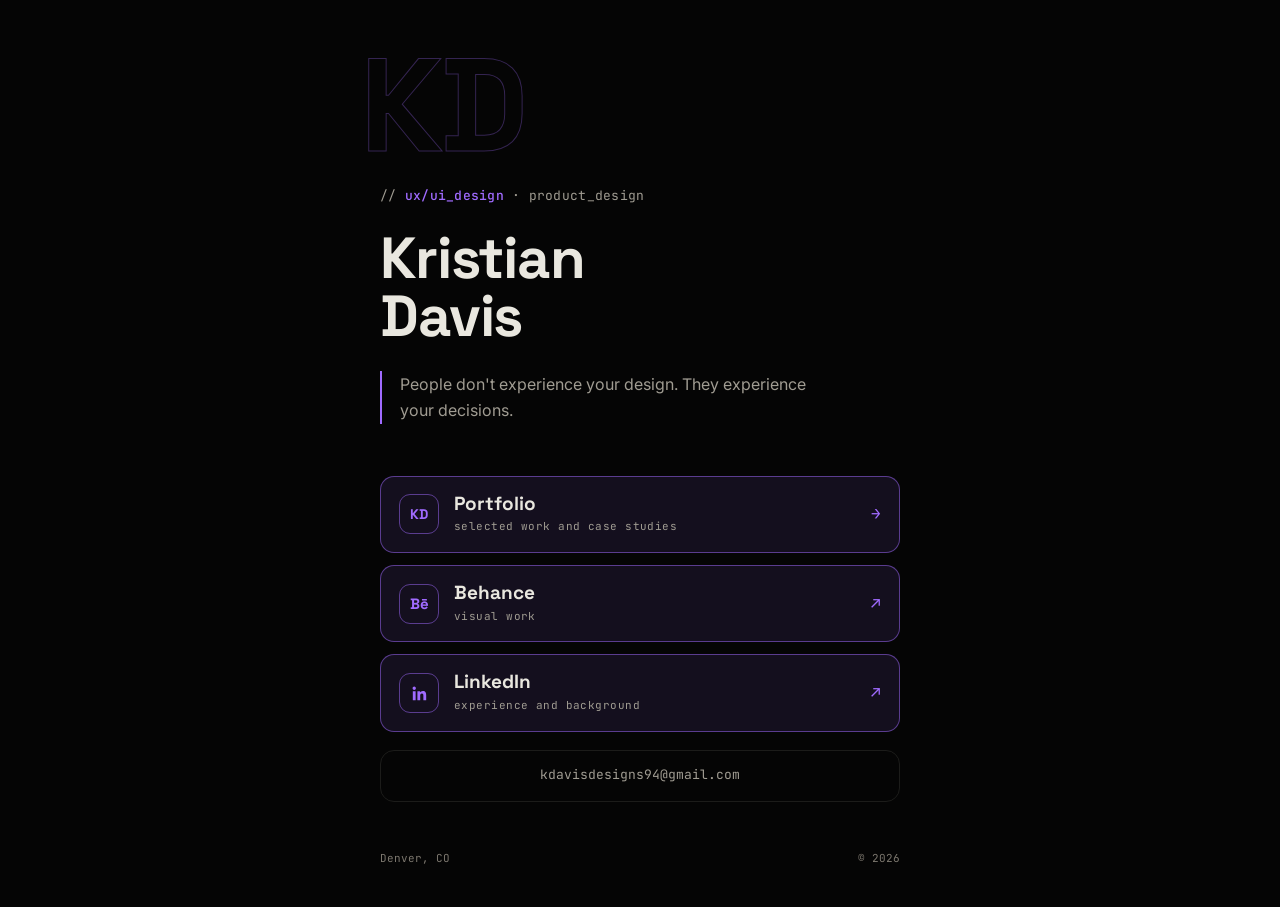
==== commit d01f62cd: "Rebuild homepage, add four case study pages and QR links screen" ====
--- a/link.html
+++ b/link.html
@@ -3,77 +3,68 @@
 <head>
 <meta charset="UTF-8">
 <meta name="viewport" content="width=device-width, initial-scale=1.0">
-<meta name="robots" content="noindex">
-<title>Kristian Davis</title>
+<title>Kristian Davis — Links</title>
+<meta name="robots" content="noindex, nofollow">
+<meta name="description" content="Kristian Davis — portfolio, Behance, and LinkedIn.">
+<link rel="preconnect" href="https://fonts.googleapis.com">
 <link rel="preconnect" href="https://fonts.gstatic.com" crossorigin>
 <link rel="stylesheet" href="https://fonts.googleapis.com/css2?family=JetBrains+Mono:wght@400;500&family=Space+Grotesk:wght@400;500;700&family=Inter:wght@400;500&display=swap">
-<link rel="stylesheet" href="css/style.css">
-<style>
-  /* This page is intentionally standalone and mobile-only (reached via a QR code, not site
-     nav) — everything below reuses css/style.css tokens/classes directly (--bg, --accent,
-     .ghost, .mono, the shared textRipple keyframe) rather than inventing a new look. The two
-     things that genuinely need page-specific rules: laying the ghost word out as a centered
-     focal element instead of its usual absolute-positioned background bleed, and giving it
-     the hero headline's liquid-reveal treatment instead of the ghost word's own usual quiet
-     fade — this page has no separate headline for that treatment to live on, so the ghost
-     word IS the headline here. */
-  body.link-page{
-    display:flex; flex-direction:column; align-items:center; justify-content:center;
-    min-height:100vh; padding:32px 24px; text-align:center; gap:56px;
-  }
+<link rel="stylesheet" href="css/link.css">
+</head>
+<body>
+<div style="position:relative;display:flex;flex-direction:column;min-height:100dvh;padding:clamp(26px,7vw,40px) clamp(22px,6vw,32px) clamp(28px,7vw,40px);overflow:hidden">
 
-  /* Overrides .ghost's absolute/bled-off-edge positioning (built for sitting behind other
-     content) with a centered, in-flow block, since here it's the only thing on screen.
-     Reveal values (transition + textRipple) are copied exactly from .hero .headline > div /
-     .line-inner in css/style.css, not retimed. */
-  .link-page .ghost.link-ghost{
-    position:static; top:auto; left:auto; z-index:auto;
-    display:block; width:100%;
-    font-size:clamp(56px, 16vw, 90px);
-    opacity:0; transform:scale(0.94); filter:blur(8px);
-    transition:opacity 2.2s ease, transform 3.2s cubic-bezier(.16,1,.3,1), filter 2.6s ease-out;
-  }
-  .link-page .ghost.link-ghost.placed{ opacity:1; transform:scale(1); filter:blur(0); }
-  .link-page .ghost.link-ghost .line-inner{ display:block; }
-  .link-page .ghost.link-ghost.placed .line-inner{ animation:textRipple 1.8s cubic-bezier(.22,1,.36,1) both; }
+  <div style="position:relative;z-index:2;width:100%;max-width:520px;margin:0 auto;display:flex;flex-direction:column;flex:1">
 
-  @media (prefers-reduced-motion: reduce){
-    .link-page .ghost.link-ghost{
-      transition:opacity .3s ease !important; filter:none !important; transform:none !important;
-    }
-    .link-page .ghost.link-ghost.placed .line-inner{ animation:none !important; }
-  }
+    <div aria-hidden="true" style="position:absolute;top:0;left:clamp(-20px,-4.5vw,-9px);z-index:-1;pointer-events:none;user-select:none;font-family:'Space Grotesk',sans-serif;font-weight:700;font-size:clamp(76px,22vw,132px);line-height:1;color:transparent;-webkit-text-stroke:1px var(--accent);letter-spacing:-.02em;opacity:.3">KD</div>
 
-  /* Same visual language as .contact .cta (border box, JetBrains Mono, violet hover/focus),
-     just stacked as a full-width column instead of .cta's single inline-block usage. */
-  .link-actions{ display:flex; flex-direction:column; gap:14px; width:100%; max-width:300px; }
-  .link-actions a{
-    display:block; padding:16px 32px; border:1px solid var(--line-strong);
-    font-size:14px; color:var(--text); transition:border-color .3s ease, color .3s ease;
-  }
-  .link-actions a:hover, .link-actions a:focus-visible{ border-color:var(--accent); color:var(--accent); }
-</style>
-</head>
-<body class="link-page">
+    <header style="margin-top:clamp(86px,24vw,146px)">
+      <div style="font-family:'JetBrains Mono',monospace;font-size:clamp(11px,3vw,13px);letter-spacing:.02em;color:#a09c92">// <b style="color:var(--accent);font-weight:500">ux/ui_design</b> · product_design</div>
+      <h1 style="margin-top:clamp(16px,4.5vw,22px);font-family:'Space Grotesk',sans-serif;font-weight:700;font-size:clamp(38px,11.5vw,58px);line-height:1;letter-spacing:-.02em">Kristian<br>Davis</h1>
+      <p style="margin-top:clamp(18px,5vw,26px);padding-left:18px;border-left:2px solid var(--accent);font-size:clamp(14px,3.9vw,16px);line-height:1.65;color:#a09c92;text-wrap:pretty">People don't experience your design. They experience your decisions.</p>
+    </header>
 
-  <div class="ghost link-ghost" id="linkGhost"><span class="line-inner">KRISTIAN</span></div>
+    <nav aria-label="Links" style="display:flex;flex-direction:column;gap:12px;margin-top:clamp(36px,9vw,52px)">
 
-  <div class="link-actions">
-    <a class="mono" href="index.html">Portfolio</a>
-    <a class="mono" href="https://www.linkedin.com/in/kdavisdesigns/" target="_blank" rel="noopener noreferrer">LinkedIn</a>
-    <a class="mono" href="https://www.behance.net/kristiandavis3" target="_blank" rel="noopener noreferrer">Behance</a>
+      <a class="l1" href="index.html" style="display:flex;align-items:center;gap:15px;min-height:72px;padding:16px 18px;border:1px solid rgba(var(--accent-rgb),.5);border-radius:14px;background:rgba(var(--accent-rgb),.1);transition:background .18s ease,transform .18s ease">
+        <span aria-hidden="true" style="display:inline-flex;align-items:center;justify-content:center;flex-shrink:0;width:40px;height:40px;border:1px solid rgba(var(--accent-rgb),.5);border-radius:11px;font-family:'Space Grotesk',sans-serif;font-weight:700;font-size:14px;letter-spacing:-.01em;color:var(--accent)">KD</span>
+        <span style="flex:1;min-width:0">
+          <span style="display:block;font-family:'Space Grotesk',sans-serif;font-weight:700;font-size:clamp(16px,4.5vw,19px);line-height:1.2">Portfolio</span>
+          <span style="display:block;margin-top:3px;font-family:'JetBrains Mono',monospace;font-size:clamp(10px,3vw,11px);letter-spacing:.04em;color:#a09c92">selected work and case studies</span>
+        </span>
+        <span aria-hidden="true" style="flex-shrink:0;font-family:'JetBrains Mono',monospace;font-size:16px;color:var(--accent)">→</span>
+      </a>
+
+      <a class="l2" href="https://www.behance.net/kristiandavis3" target="_blank" rel="noopener noreferrer" style="display:flex;align-items:center;gap:15px;min-height:72px;padding:16px 18px;border:1px solid rgba(var(--accent-rgb),.5);border-radius:14px;background:rgba(var(--accent-rgb),.1);transition:background .18s ease,transform .18s ease">
+        <span aria-hidden="true" style="display:inline-flex;align-items:center;justify-content:center;flex-shrink:0;width:40px;height:40px;border:1px solid rgba(var(--accent-rgb),.5);border-radius:11px;font-family:'Space Grotesk',sans-serif;font-weight:700;font-size:15px;color:var(--accent)">Bē</span>
+        <span style="flex:1;min-width:0">
+          <span style="display:block;font-family:'Space Grotesk',sans-serif;font-weight:700;font-size:clamp(16px,4.5vw,19px);line-height:1.2">Behance</span>
+          <span style="display:block;margin-top:3px;font-family:'JetBrains Mono',monospace;font-size:clamp(10px,3vw,11px);letter-spacing:.04em;color:#a09c92">visual work</span>
+        </span>
+        <span aria-hidden="true" style="flex-shrink:0;font-family:'JetBrains Mono',monospace;font-size:16px;color:var(--accent)">↗</span>
+      </a>
+
+      <a class="l3" href="https://www.linkedin.com/in/kdavisdesigns/" target="_blank" rel="noopener noreferrer" style="display:flex;align-items:center;gap:15px;min-height:72px;padding:16px 18px;border:1px solid rgba(var(--accent-rgb),.5);border-radius:14px;background:rgba(var(--accent-rgb),.1);transition:background .18s ease,transform .18s ease">
+        <span aria-hidden="true" style="display:inline-flex;align-items:center;justify-content:center;flex-shrink:0;width:40px;height:40px;border:1px solid rgba(var(--accent-rgb),.5);border-radius:11px;color:var(--accent)">
+          <svg viewBox="0 0 24 24" fill="currentColor" style="width:19px;height:19px"><path d="M20.447 20.452h-3.554v-5.569c0-1.328-.027-3.037-1.852-3.037-1.853 0-2.136 1.445-2.136 2.939v5.667H9.351V9h3.414v1.561h.046c.477-.9 1.637-1.85 3.37-1.85 3.601 0 4.267 2.37 4.267 5.455v6.286zM5.337 7.433c-1.144 0-2.063-.926-2.063-2.065 0-1.138.92-2.063 2.063-2.063 1.14 0 2.064.925 2.064 2.063 0 1.139-.925 2.065-2.064 2.065zm1.782 13.019H3.555V9h3.564v11.452z"/></svg>
+        </span>
+        <span style="flex:1;min-width:0">
+          <span style="display:block;font-family:'Space Grotesk',sans-serif;font-weight:700;font-size:clamp(16px,4.5vw,19px);line-height:1.2">LinkedIn</span>
+          <span style="display:block;margin-top:3px;font-family:'JetBrains Mono',monospace;font-size:clamp(10px,3vw,11px);letter-spacing:.04em;color:#a09c92">experience and background</span>
+        </span>
+        <span aria-hidden="true" style="flex-shrink:0;font-family:'JetBrains Mono',monospace;font-size:16px;color:var(--accent)">↗</span>
+      </a>
+
+      <a class="l4" href="mailto:kdavisdesigns94@gmail.com" style="display:flex;align-items:center;justify-content:center;gap:10px;min-height:52px;margin-top:6px;padding:14px 18px;border:1px solid #1c1c1a;border-radius:14px;font-family:'JetBrains Mono',monospace;font-size:clamp(12px,3.4vw,13px);color:#a09c92;transition:background .18s ease,transform .18s ease">kdavisdesigns94@gmail.com</a>
+    </nav>
+
+    <footer style="margin-top:auto;padding-top:clamp(32px,9vw,48px);display:flex;justify-content:space-between;gap:10px;font-family:'JetBrains Mono',monospace;font-size:clamp(10px,3vw,11px);color:#7d786f">
+      <span>Denver, CO</span>
+      <span>© 2026</span>
+    </footer>
+
   </div>
-
-  <script>
-    // Single-element version of playHeroReveal() from js/main.js — no stagger needed, just
-    // one liquid reveal firing once on load.
-    var ghost = document.getElementById('linkGhost');
-    requestAnimationFrame(function () {
-      requestAnimationFrame(function () {
-        ghost.classList.add('placed');
-      });
-    });
-  </script>
-
+</div>
+<script src="js/link.js"></script>
 </body>
 </html>
--- a/css/link.css
+++ b/css/link.css
@@ -0,0 +1,19 @@
+/* Mobile-only links screen reached by QR code. Fluid from ~320px through tablet; there is
+   deliberately no desktop breakpoint. */
+:root{ --accent:#a06bff; --accent-rgb:160,107,255; }
+  *{ margin:0; padding:0; box-sizing:border-box; }
+  body{ background:#050505; color:#e9e7df; font-family:'Inter',sans-serif; line-height:1.6; -webkit-font-smoothing:antialiased; overflow-x:hidden; }
+  a{ color:inherit; text-decoration:none; -webkit-tap-highlight-color:transparent; }
+  a:hover{ color:var(--accent); }
+  ::selection{ background:rgba(var(--accent-rgb),.35); color:#fff; }
+  :focus-visible{ outline:2px solid var(--accent); outline-offset:4px; border-radius:4px; }
+
+/* --- interactive states --- */
+.l1:active{ transform:scale(.975) !important; background:rgba(var(--accent-rgb),.2) !important; }
+.l2:active{ transform:scale(.975) !important; background:rgba(var(--accent-rgb),.2) !important; }
+.l3:active{ transform:scale(.975) !important; background:rgba(var(--accent-rgb),.2) !important; }
+.l4:active{ transform:scale(.975) !important; background:rgba(255,255,255,.05) !important; }
+
+@media (prefers-reduced-motion: reduce){
+  *, *::before, *::after{ animation-duration:.01ms !important; transition-duration:.01ms !important; }
+}
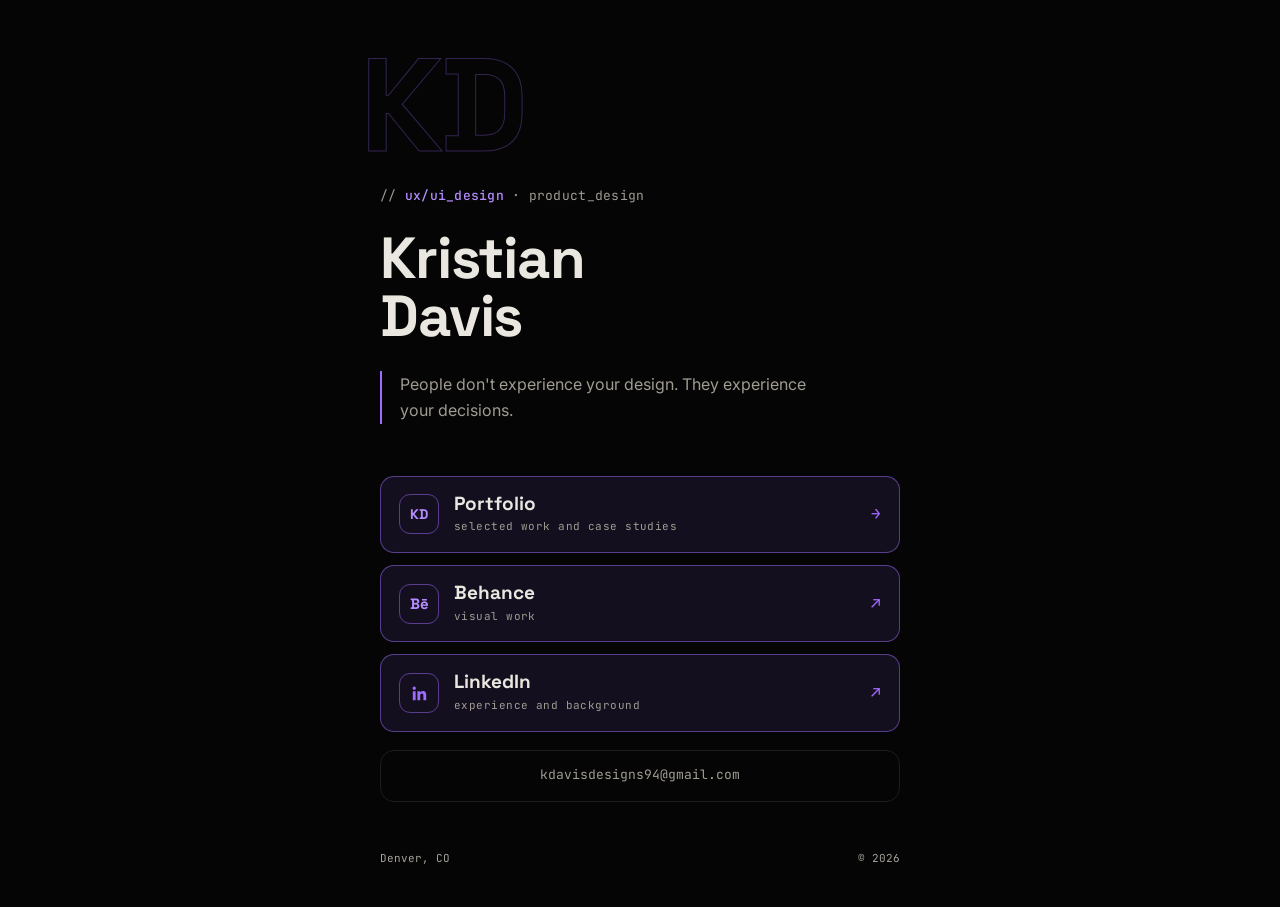
==== commit e65d9a23: "AAA contrast pass, 44px touch targets, unified page grid, bio layout rework Add --accent-text (#b48c" ====
--- a/link.html
+++ b/link.html
@@ -9,6 +9,7 @@
 <link rel="preconnect" href="https://fonts.googleapis.com">
 <link rel="preconnect" href="https://fonts.gstatic.com" crossorigin>
 <link rel="stylesheet" href="https://fonts.googleapis.com/css2?family=JetBrains+Mono:wght@400;500&family=Space+Grotesk:wght@400;500;700&family=Inter:wght@400;500&display=swap">
+<link rel="icon" href="data:image/svg+xml,%3Csvg xmlns='http://www.w3.org/2000/svg' viewBox='0 0 32 32'%3E%3Crect width='32' height='32' fill='%23050505'/%3E%3Cpath d='M16 5c4.2 4.6 7 8 7 11.4A7 7 0 0 1 9 16.4C9 13 11.8 9.6 16 5z' fill='%23a06bff'/%3E%3C/svg%3E">
 <link rel="stylesheet" href="css/link.css">
 </head>
 <body>
@@ -19,7 +20,7 @@
     <div aria-hidden="true" style="position:absolute;top:0;left:clamp(-20px,-4.5vw,-9px);z-index:-1;pointer-events:none;user-select:none;font-family:'Space Grotesk',sans-serif;font-weight:700;font-size:clamp(76px,22vw,132px);line-height:1;color:transparent;-webkit-text-stroke:1px var(--accent);letter-spacing:-.02em;opacity:.3">KD</div>
 
     <header style="margin-top:clamp(86px,24vw,146px)">
-      <div style="font-family:'JetBrains Mono',monospace;font-size:clamp(11px,3vw,13px);letter-spacing:.02em;color:#a09c92">// <b style="color:var(--accent);font-weight:500">ux/ui_design</b> · product_design</div>
+      <div style="font-family:'JetBrains Mono',monospace;font-size:clamp(11px,3vw,13px);letter-spacing:.02em;color:#a09c92">// <b style="color:var(--accent-text);font-weight:500">ux/ui_design</b> · product_design</div>
       <h1 style="margin-top:clamp(16px,4.5vw,22px);font-family:'Space Grotesk',sans-serif;font-weight:700;font-size:clamp(38px,11.5vw,58px);line-height:1;letter-spacing:-.02em">Kristian<br>Davis</h1>
       <p style="margin-top:clamp(18px,5vw,26px);padding-left:18px;border-left:2px solid var(--accent);font-size:clamp(14px,3.9vw,16px);line-height:1.65;color:#a09c92;text-wrap:pretty">People don't experience your design. They experience your decisions.</p>
     </header>
@@ -27,7 +28,7 @@
     <nav aria-label="Links" style="display:flex;flex-direction:column;gap:12px;margin-top:clamp(36px,9vw,52px)">
 
       <a class="l1" href="index.html" style="display:flex;align-items:center;gap:15px;min-height:72px;padding:16px 18px;border:1px solid rgba(var(--accent-rgb),.5);border-radius:14px;background:rgba(var(--accent-rgb),.1);transition:background .18s ease,transform .18s ease">
-        <span aria-hidden="true" style="display:inline-flex;align-items:center;justify-content:center;flex-shrink:0;width:40px;height:40px;border:1px solid rgba(var(--accent-rgb),.5);border-radius:11px;font-family:'Space Grotesk',sans-serif;font-weight:700;font-size:14px;letter-spacing:-.01em;color:var(--accent)">KD</span>
+        <span aria-hidden="true" style="display:inline-flex;align-items:center;justify-content:center;flex-shrink:0;width:40px;height:40px;border:1px solid rgba(var(--accent-rgb),.5);border-radius:11px;font-family:'Space Grotesk',sans-serif;font-weight:700;font-size:14px;letter-spacing:-.01em;color:var(--accent-text)">KD</span>
         <span style="flex:1;min-width:0">
           <span style="display:block;font-family:'Space Grotesk',sans-serif;font-weight:700;font-size:clamp(16px,4.5vw,19px);line-height:1.2">Portfolio</span>
           <span style="display:block;margin-top:3px;font-family:'JetBrains Mono',monospace;font-size:clamp(10px,3vw,11px);letter-spacing:.04em;color:#a09c92">selected work and case studies</span>
@@ -36,7 +37,7 @@
       </a>
 
       <a class="l2" href="https://www.behance.net/kristiandavis3" target="_blank" rel="noopener noreferrer" style="display:flex;align-items:center;gap:15px;min-height:72px;padding:16px 18px;border:1px solid rgba(var(--accent-rgb),.5);border-radius:14px;background:rgba(var(--accent-rgb),.1);transition:background .18s ease,transform .18s ease">
-        <span aria-hidden="true" style="display:inline-flex;align-items:center;justify-content:center;flex-shrink:0;width:40px;height:40px;border:1px solid rgba(var(--accent-rgb),.5);border-radius:11px;font-family:'Space Grotesk',sans-serif;font-weight:700;font-size:15px;color:var(--accent)">Bē</span>
+        <span aria-hidden="true" style="display:inline-flex;align-items:center;justify-content:center;flex-shrink:0;width:40px;height:40px;border:1px solid rgba(var(--accent-rgb),.5);border-radius:11px;font-family:'Space Grotesk',sans-serif;font-weight:700;font-size:15px;color:var(--accent-text)">Bē</span>
         <span style="flex:1;min-width:0">
           <span style="display:block;font-family:'Space Grotesk',sans-serif;font-weight:700;font-size:clamp(16px,4.5vw,19px);line-height:1.2">Behance</span>
           <span style="display:block;margin-top:3px;font-family:'JetBrains Mono',monospace;font-size:clamp(10px,3vw,11px);letter-spacing:.04em;color:#a09c92">visual work</span>
@@ -58,7 +59,7 @@
       <a class="l4" href="mailto:kdavisdesigns94@gmail.com" style="display:flex;align-items:center;justify-content:center;gap:10px;min-height:52px;margin-top:6px;padding:14px 18px;border:1px solid #1c1c1a;border-radius:14px;font-family:'JetBrains Mono',monospace;font-size:clamp(12px,3.4vw,13px);color:#a09c92;transition:background .18s ease,transform .18s ease">kdavisdesigns94@gmail.com</a>
     </nav>
 
-    <footer style="margin-top:auto;padding-top:clamp(32px,9vw,48px);display:flex;justify-content:space-between;gap:10px;font-family:'JetBrains Mono',monospace;font-size:clamp(10px,3vw,11px);color:#7d786f">
+    <footer style="margin-top:auto;padding-top:clamp(32px,9vw,48px);display:flex;justify-content:space-between;gap:10px;font-family:'JetBrains Mono',monospace;font-size:clamp(10px,3vw,11px);color:#a8a49b">
       <span>Denver, CO</span>
       <span>© 2026</span>
     </footer>
--- a/css/link.css
+++ b/css/link.css
@@ -1,10 +1,10 @@
 /* Mobile-only links screen reached by QR code. Fluid from ~320px through tablet; there is
    deliberately no desktop breakpoint. */
-:root{ --accent:#a06bff; --accent-rgb:160,107,255; }
+:root{ --accent:#a06bff; --accent-rgb:160,107,255; --accent-text:#b48cff; }
   *{ margin:0; padding:0; box-sizing:border-box; }
   body{ background:#050505; color:#e9e7df; font-family:'Inter',sans-serif; line-height:1.6; -webkit-font-smoothing:antialiased; overflow-x:hidden; }
   a{ color:inherit; text-decoration:none; -webkit-tap-highlight-color:transparent; }
-  a:hover{ color:var(--accent); }
+  a:hover{ color:var(--accent-text); }
   ::selection{ background:rgba(var(--accent-rgb),.35); color:#fff; }
   :focus-visible{ outline:2px solid var(--accent); outline-offset:4px; border-radius:4px; }
 
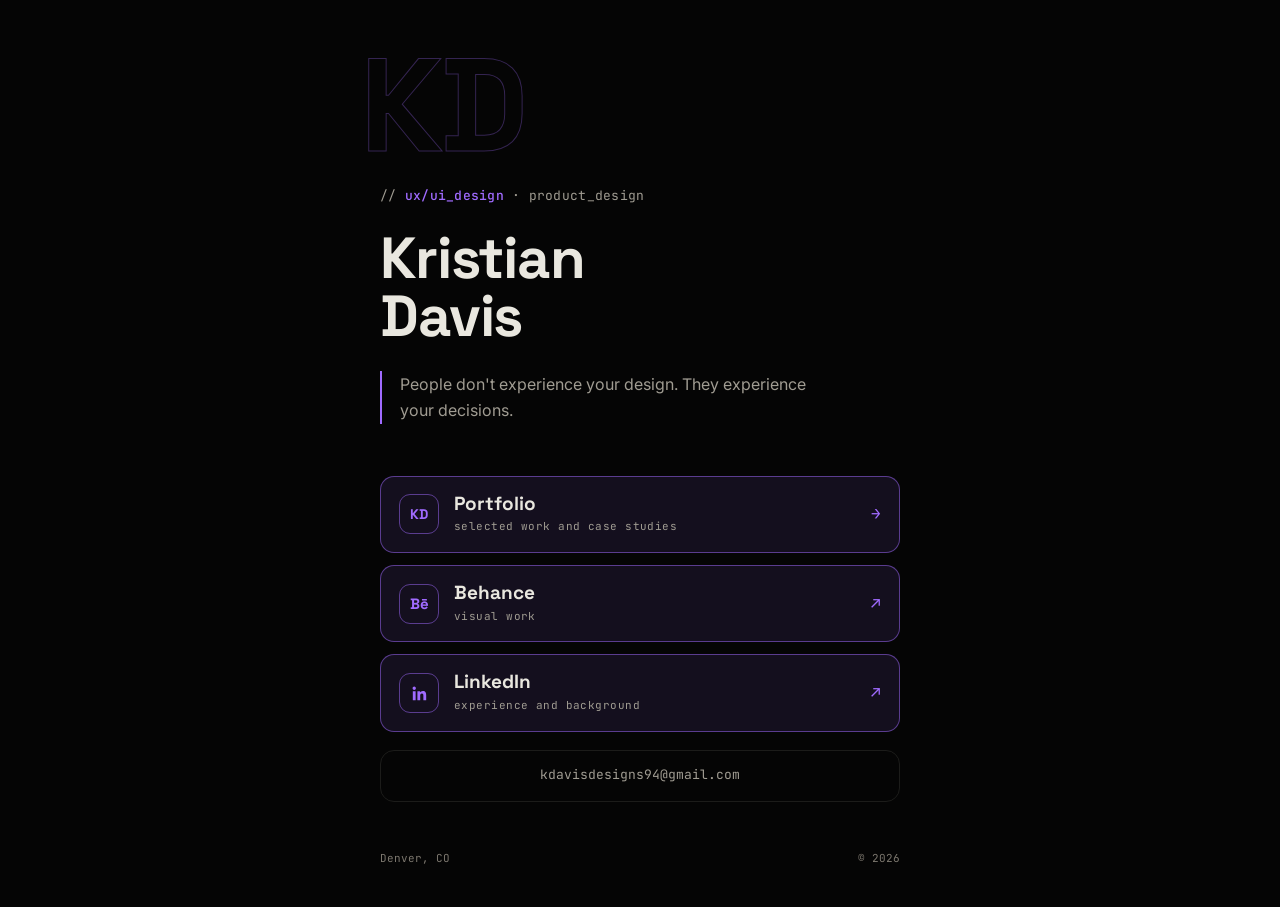
==== commit c6b107ac: "Unified page grid, dev tweaks panel, slower hero, optimized bio images css/style.css   - .wrap + --g" ====
--- a/link.html
+++ b/link.html
@@ -13,22 +13,22 @@
 <link rel="stylesheet" href="css/link.css">
 </head>
 <body>
-<div style="position:relative;display:flex;flex-direction:column;min-height:100dvh;padding:clamp(26px,7vw,40px) clamp(22px,6vw,32px) clamp(28px,7vw,40px);overflow:hidden">
+<main style="position:relative;display:flex;flex-direction:column;min-height:100dvh;padding:clamp(26px,7vw,40px) clamp(22px,6vw,32px) clamp(28px,7vw,40px);overflow:hidden">
 
   <div style="position:relative;z-index:2;width:100%;max-width:520px;margin:0 auto;display:flex;flex-direction:column;flex:1">
 
     <div aria-hidden="true" style="position:absolute;top:0;left:clamp(-20px,-4.5vw,-9px);z-index:-1;pointer-events:none;user-select:none;font-family:'Space Grotesk',sans-serif;font-weight:700;font-size:clamp(76px,22vw,132px);line-height:1;color:transparent;-webkit-text-stroke:1px var(--accent);letter-spacing:-.02em;opacity:.3">KD</div>
 
     <header style="margin-top:clamp(86px,24vw,146px)">
-      <div style="font-family:'JetBrains Mono',monospace;font-size:clamp(11px,3vw,13px);letter-spacing:.02em;color:#a09c92">// <b style="color:var(--accent-text);font-weight:500">ux/ui_design</b> · product_design</div>
-      <h1 style="margin-top:clamp(16px,4.5vw,22px);font-family:'Space Grotesk',sans-serif;font-weight:700;font-size:clamp(38px,11.5vw,58px);line-height:1;letter-spacing:-.02em">Kristian<br>Davis</h1>
+      <div style="font-family:'JetBrains Mono',monospace;font-size:clamp(11px,3vw,13px);letter-spacing:.02em;color:#a09c92">// <b style="color:var(--accent);font-weight:500">ux/ui_design</b> · product_design</div>
+      <h1 style="margin-top:clamp(16px,4.5vw,22px);font-family:'Space Grotesk',sans-serif;font-weight:700;font-size:clamp(38px,11.5vw,58px);line-height:1;letter-spacing:-.02em"><span>Kristian</span> <span style="display:block">Davis</span></h1>
       <p style="margin-top:clamp(18px,5vw,26px);padding-left:18px;border-left:2px solid var(--accent);font-size:clamp(14px,3.9vw,16px);line-height:1.65;color:#a09c92;text-wrap:pretty">People don't experience your design. They experience your decisions.</p>
     </header>
 
     <nav aria-label="Links" style="display:flex;flex-direction:column;gap:12px;margin-top:clamp(36px,9vw,52px)">
 
       <a class="l1" href="index.html" style="display:flex;align-items:center;gap:15px;min-height:72px;padding:16px 18px;border:1px solid rgba(var(--accent-rgb),.5);border-radius:14px;background:rgba(var(--accent-rgb),.1);transition:background .18s ease,transform .18s ease">
-        <span aria-hidden="true" style="display:inline-flex;align-items:center;justify-content:center;flex-shrink:0;width:40px;height:40px;border:1px solid rgba(var(--accent-rgb),.5);border-radius:11px;font-family:'Space Grotesk',sans-serif;font-weight:700;font-size:14px;letter-spacing:-.01em;color:var(--accent-text)">KD</span>
+        <span aria-hidden="true" style="display:inline-flex;align-items:center;justify-content:center;flex-shrink:0;width:40px;height:40px;border:1px solid rgba(var(--accent-rgb),.5);border-radius:11px;font-family:'Space Grotesk',sans-serif;font-weight:700;font-size:14px;letter-spacing:-.01em;color:var(--accent)">KD</span>
         <span style="flex:1;min-width:0">
           <span style="display:block;font-family:'Space Grotesk',sans-serif;font-weight:700;font-size:clamp(16px,4.5vw,19px);line-height:1.2">Portfolio</span>
           <span style="display:block;margin-top:3px;font-family:'JetBrains Mono',monospace;font-size:clamp(10px,3vw,11px);letter-spacing:.04em;color:#a09c92">selected work and case studies</span>
@@ -37,7 +37,7 @@
       </a>
 
       <a class="l2" href="https://www.behance.net/kristiandavis3" target="_blank" rel="noopener noreferrer" style="display:flex;align-items:center;gap:15px;min-height:72px;padding:16px 18px;border:1px solid rgba(var(--accent-rgb),.5);border-radius:14px;background:rgba(var(--accent-rgb),.1);transition:background .18s ease,transform .18s ease">
-        <span aria-hidden="true" style="display:inline-flex;align-items:center;justify-content:center;flex-shrink:0;width:40px;height:40px;border:1px solid rgba(var(--accent-rgb),.5);border-radius:11px;font-family:'Space Grotesk',sans-serif;font-weight:700;font-size:15px;color:var(--accent-text)">Bē</span>
+        <span aria-hidden="true" style="display:inline-flex;align-items:center;justify-content:center;flex-shrink:0;width:40px;height:40px;border:1px solid rgba(var(--accent-rgb),.5);border-radius:11px;font-family:'Space Grotesk',sans-serif;font-weight:700;font-size:15px;color:var(--accent)">Bē</span>
         <span style="flex:1;min-width:0">
           <span style="display:block;font-family:'Space Grotesk',sans-serif;font-weight:700;font-size:clamp(16px,4.5vw,19px);line-height:1.2">Behance</span>
           <span style="display:block;margin-top:3px;font-family:'JetBrains Mono',monospace;font-size:clamp(10px,3vw,11px);letter-spacing:.04em;color:#a09c92">visual work</span>
@@ -59,13 +59,13 @@
       <a class="l4" href="mailto:kdavisdesigns94@gmail.com" style="display:flex;align-items:center;justify-content:center;gap:10px;min-height:52px;margin-top:6px;padding:14px 18px;border:1px solid #1c1c1a;border-radius:14px;font-family:'JetBrains Mono',monospace;font-size:clamp(12px,3.4vw,13px);color:#a09c92;transition:background .18s ease,transform .18s ease">kdavisdesigns94@gmail.com</a>
     </nav>
 
-    <footer style="margin-top:auto;padding-top:clamp(32px,9vw,48px);display:flex;justify-content:space-between;gap:10px;font-family:'JetBrains Mono',monospace;font-size:clamp(10px,3vw,11px);color:#a8a49b">
+    <footer style="margin-top:auto;padding-top:clamp(32px,9vw,48px);display:flex;justify-content:space-between;gap:10px;font-family:'JetBrains Mono',monospace;font-size:clamp(10px,3vw,11px);color:#7d786f">
       <span>Denver, CO</span>
       <span>© 2026</span>
     </footer>
 
   </div>
-</div>
+</main>
 <script src="js/link.js"></script>
 </body>
 </html>
--- a/css/link.css
+++ b/css/link.css
@@ -1,10 +1,10 @@
 /* Mobile-only links screen reached by QR code. Fluid from ~320px through tablet; there is
    deliberately no desktop breakpoint. */
-:root{ --accent:#a06bff; --accent-rgb:160,107,255; --accent-text:#b48cff; }
+:root{ --accent:#a06bff; --accent-rgb:160,107,255; }
   *{ margin:0; padding:0; box-sizing:border-box; }
   body{ background:#050505; color:#e9e7df; font-family:'Inter',sans-serif; line-height:1.6; -webkit-font-smoothing:antialiased; overflow-x:hidden; }
   a{ color:inherit; text-decoration:none; -webkit-tap-highlight-color:transparent; }
-  a:hover{ color:var(--accent-text); }
+  a:hover{ color:var(--accent); }
   ::selection{ background:rgba(var(--accent-rgb),.35); color:#fff; }
   :focus-visible{ outline:2px solid var(--accent); outline-offset:4px; border-radius:4px; }
 
